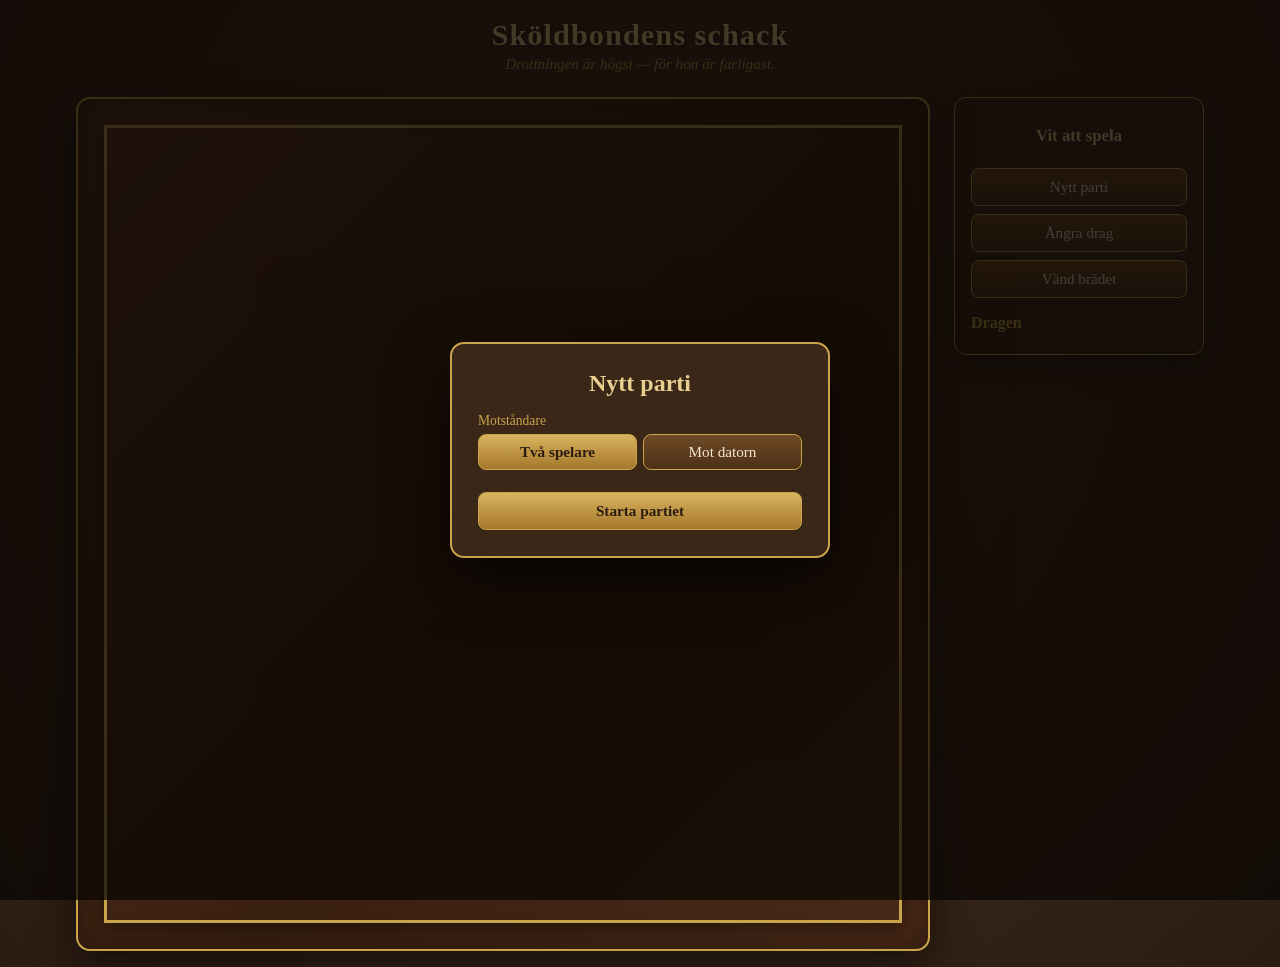
==== index.html @ bdd885bc "Sköldbondens schack: spelbart schack med full regeluppsättning, guld/brons-design, drottningen högst" ====
<!DOCTYPE html>
<html lang="sv">
<head>
<meta charset="UTF-8">
<meta name="viewport" content="width=device-width, initial-scale=1.0">
<title>Sköldbondens schack</title>
<link rel="stylesheet" href="style.css">
</head>
<body>

<header>
  <h1>Sköldbondens schack</h1>
  <p class="tagline">Drottningen är högst — för hon är farligast.</p>
</header>

<main>
  <div class="board-wrap">
    <div id="board" class="board"></div>
  </div>

  <aside class="panel">
    <div id="status" class="status">Vit att spela</div>

    <div class="buttons">
      <button id="btn-new">Nytt parti</button>
      <button id="btn-undo">Ångra drag</button>
      <button id="btn-flip">Vänd brädet</button>
    </div>

    <div class="movelist-wrap">
      <h2>Dragen</h2>
      <ol id="movelist" class="movelist"></ol>
    </div>
  </aside>
</main>

<!-- Dialog: nytt parti -->
<div id="setup" class="overlay">
  <div class="dialog">
    <h2>Nytt parti</h2>
    <div class="field">
      <label>Motståndare</label>
      <div class="choice" id="opp-choice">
        <button data-opp="human" class="selected">Två spelare</button>
        <button data-opp="ai">Mot datorn</button>
      </div>
    </div>
    <div class="field ai-only hidden">
      <label>Din färg</label>
      <div class="choice" id="color-choice">
        <button data-color="w" class="selected">Vit</button>
        <button data-color="b">Svart</button>
      </div>
    </div>
    <div class="field ai-only hidden">
      <label>Svårighetsgrad</label>
      <div class="choice" id="level-choice">
        <button data-level="1" class="selected">Lätt</button>
        <button data-level="2">Medel</button>
        <button data-level="3">Svår</button>
      </div>
    </div>
    <button id="btn-start" class="primary">Starta partiet</button>
  </div>
</div>

<!-- Dialog: bondeförvandling -->
<div id="promotion" class="overlay hidden">
  <div class="dialog">
    <h2>Förvandla bonden till:</h2>
    <div id="promo-choices" class="promo-choices"></div>
  </div>
</div>

<script src="lib/chess.js"></script>
<script src="pieces.js"></script>
<script src="ai.js"></script>
<script src="game.js"></script>
</body>
</html>
---- style.css ----
:root {
  --gold: #c9a44a;
  --gold-light: #e8cf8f;
  --wood-dark: #4a2c1a;
  --wood-mid: #6e4226;
  --square-light: #e9d9b7;
  --square-dark: #9a6b45;
  --bg: #2b1c12;
  --panel: #3a2718;
  --text: #f0e6d2;
}

* { box-sizing: border-box; margin: 0; padding: 0; }

body {
  font-family: Georgia, 'Times New Roman', serif;
  background: radial-gradient(ellipse at 50% 30%, #4a3322 0%, var(--bg) 100%);
  color: var(--text);
  min-height: 100vh;
}

header {
  text-align: center;
  padding: 18px 10px 8px;
}

h1 {
  color: var(--gold-light);
  font-size: 1.9rem;
  letter-spacing: 1px;
  text-shadow: 0 2px 6px rgba(0,0,0,.6);
}

.tagline {
  color: var(--gold);
  font-style: italic;
  font-size: .95rem;
  margin-top: 2px;
}

main {
  display: flex;
  flex-wrap: wrap;
  justify-content: center;
  align-items: flex-start;
  gap: 24px;
  padding: 16px;
}

/* ---------- Brädet ---------- */

.board-wrap {
  padding: 26px;
  background: linear-gradient(135deg, #5a3520, #3a2010 60%, #4a2a18);
  border-radius: 14px;
  border: 2px solid var(--gold);
  box-shadow: 0 14px 40px rgba(0,0,0,.55), inset 0 0 30px rgba(0,0,0,.4);
  position: relative;
}

.board {
  display: grid;
  grid-template-columns: repeat(8, minmax(44px, 11vmin));
  grid-template-rows: repeat(8, minmax(44px, 11vmin));
  border: 3px solid var(--gold);
  box-shadow: 0 4px 18px rgba(0,0,0,.5);
}

.square {
  position: relative;
  display: flex;
  align-items: flex-end;
  justify-content: center;
  cursor: pointer;
  user-select: none;
}

.square.light {
  background:
    repeating-linear-gradient(93deg, rgba(255,255,255,.05) 0 3px, rgba(0,0,0,.02) 3px 7px),
    var(--square-light);
}

.square.dark {
  background:
    repeating-linear-gradient(87deg, rgba(0,0,0,.07) 0 4px, rgba(255,255,255,.03) 4px 8px),
    var(--square-dark);
}

/* koordinater i hörnen av kantrutorna */
.coord {
  position: absolute;
  font-size: .62rem;
  font-weight: bold;
  pointer-events: none;
  opacity: .85;
}
.coord.file { right: 3px; bottom: 2px; }
.coord.rank { left: 3px; top: 2px; }
.square.light .coord { color: #8a5a34; }
.square.dark .coord { color: #eeddbb; }

/* pjäser */
.piece {
  width: 86%;
  display: flex;
  align-items: flex-end;
  justify-content: center;
  pointer-events: none;
  filter: drop-shadow(0 5px 4px rgba(0,0,0,.45));
}
.piece svg { width: 100%; height: auto; display: block; }

/* höjdskala per pjästyp — drottningen ÄR högst, kungen tydligt kortare */
.piece.q { width: 96%; }
.piece.k { width: 84%; }
.piece.b { width: 76%; }
.piece.n { width: 78%; }
.piece.r { width: 70%; }
.piece.p { width: 72%; }

/* markeringar */
.square.selected { outline: 3px solid var(--gold-light); outline-offset: -3px; }
.square.lastmove::before {
  content: ""; position: absolute; inset: 0;
  background: rgba(233, 208, 90, .32); pointer-events: none;
}
.square.check::before {
  content: ""; position: absolute; inset: 0;
  background: radial-gradient(circle, rgba(220,50,40,.55) 0%, rgba(220,50,40,0) 70%);
  pointer-events: none;
}

.square .dot {
  position: absolute; inset: 0; margin: auto;
  width: 26%; height: 26%;
  border-radius: 50%;
  background: rgba(60, 40, 15, .45);
  box-shadow: 0 0 0 2px rgba(233,208,90,.5);
  pointer-events: none;
}
.square .ring {
  position: absolute; inset: 4%;
  border: 4px solid rgba(200, 60, 40, .65);
  border-radius: 50%;
  pointer-events: none;
}

/* ---------- Panelen ---------- */

.panel {
  width: 250px;
  background: var(--panel);
  border: 1px solid var(--gold);
  border-radius: 12px;
  padding: 16px;
  box-shadow: 0 10px 30px rgba(0,0,0,.4);
}

.status {
  font-size: 1.05rem;
  font-weight: bold;
  color: var(--gold-light);
  text-align: center;
  min-height: 2.6em;
  display: flex;
  align-items: center;
  justify-content: center;
  padding: 4px;
}

.buttons { display: flex; flex-direction: column; gap: 8px; margin: 10px 0 16px; }

button {
  font-family: inherit;
  font-size: .95rem;
  padding: 9px 14px;
  border-radius: 8px;
  border: 1px solid var(--gold);
  background: linear-gradient(180deg, #6e4a26, #4e3016);
  color: var(--text);
  cursor: pointer;
  transition: filter .15s;
}
button:hover { filter: brightness(1.2); }
button.primary {
  background: linear-gradient(180deg, #d9b45e, #a5772c);
  color: #2b1c12;
  font-weight: bold;
}
button.selected {
  background: linear-gradient(180deg, #d9b45e, #a5772c);
  color: #2b1c12;
  font-weight: bold;
}

.movelist-wrap h2 { font-size: 1rem; color: var(--gold); margin-bottom: 6px; }
.movelist {
  list-style-position: inside;
  max-height: 300px;
  overflow-y: auto;
  font-size: .92rem;
  line-height: 1.5;
  padding-right: 4px;
}
.movelist li span { display: inline-block; min-width: 58px; }

/* ---------- Dialoger ---------- */

.overlay {
  position: fixed; inset: 0;
  background: rgba(10, 6, 3, .75);
  display: flex; align-items: center; justify-content: center;
  z-index: 20;
}
.overlay.hidden { display: none; }

.dialog {
  background: var(--panel);
  border: 2px solid var(--gold);
  border-radius: 14px;
  padding: 26px;
  width: min(92vw, 380px);
  box-shadow: 0 20px 60px rgba(0,0,0,.7);
}
.dialog h2 { color: var(--gold-light); margin-bottom: 16px; text-align: center; }

.field { margin-bottom: 14px; }
.field label { display: block; font-size: .85rem; color: var(--gold); margin-bottom: 5px; }
.field.hidden { display: none; }
.choice { display: flex; gap: 6px; }
.choice button { flex: 1; padding: 8px 4px; }

#btn-start { width: 100%; margin-top: 8px; }

.promo-choices { display: flex; gap: 10px; justify-content: center; }
.promo-choices button {
  width: 70px; height: 90px;
  display: flex; align-items: flex-end; justify-content: center;
  padding: 6px;
}
.promo-choices svg { width: 100%; height: auto; }

@media (max-width: 700px) {
  .board { grid-template-columns: repeat(8, 11.5vw); grid-template-rows: repeat(8, 11.5vw); }
  .board-wrap { padding: 12px; }
  .panel { width: min(92vw, 380px); }
}
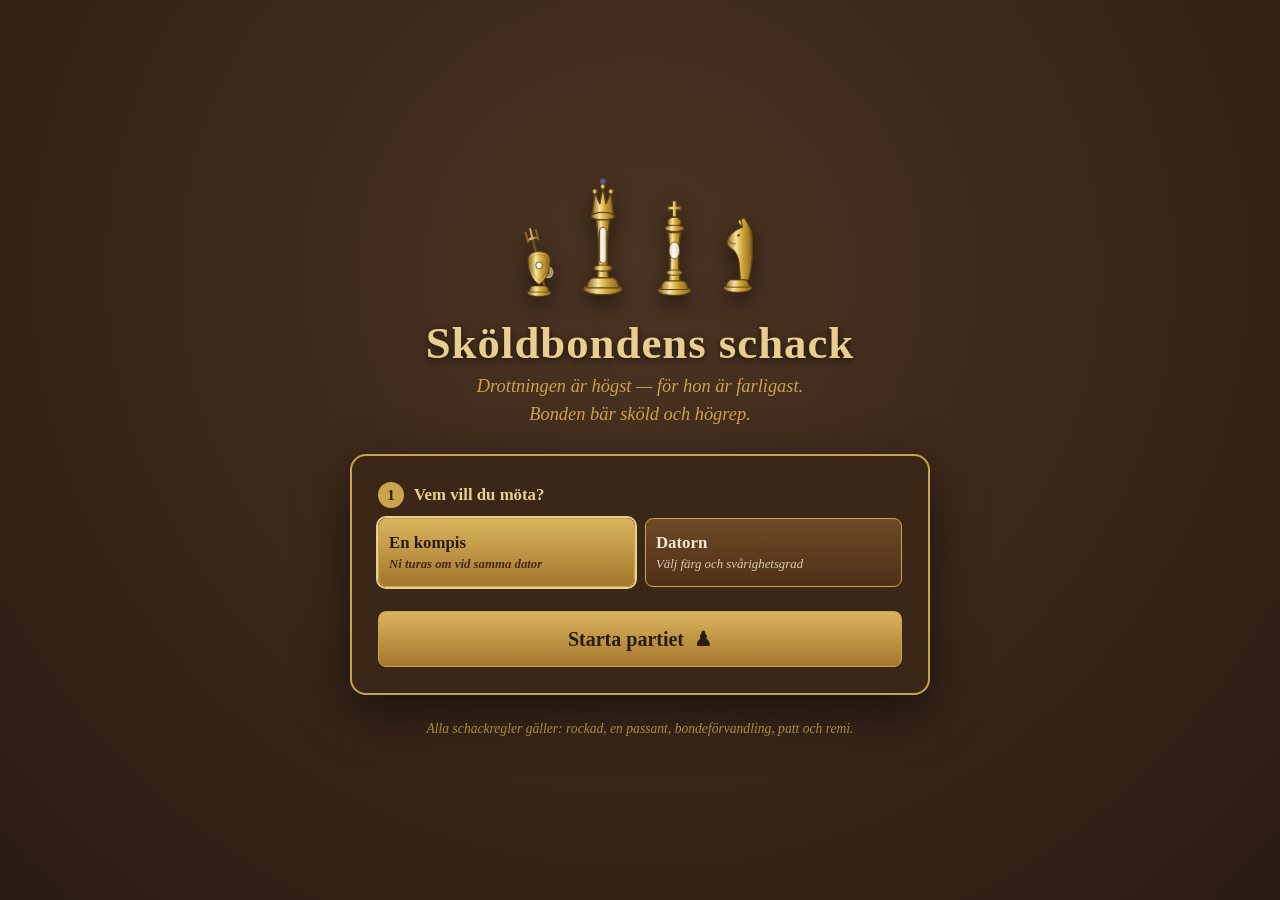
==== commit 031bcd60: "Landningssida med tydliga val + allt ihopbakat i en självständig index.html Källkoden ligger i src/," ====
--- a/index.html
+++ b/index.html
@@ -4,65 +4,434 @@
 <meta charset="UTF-8">
 <meta name="viewport" content="width=device-width, initial-scale=1.0">
 <title>Sköldbondens schack</title>
-<link rel="stylesheet" href="style.css">
+<meta name="description" content="Spelbart schack med alla regler. Drottningen är högst — för hon är farligast. Bonden bär sköld och högrep.">
+<style>
+:root {
+  --gold: #c9a44a;
+  --gold-light: #e8cf8f;
+  --wood-dark: #4a2c1a;
+  --wood-mid: #6e4226;
+  --square-light: #e9d9b7;
+  --square-dark: #9a6b45;
+  --bg: #2b1c12;
+  --panel: #3a2718;
+  --text: #f0e6d2;
+}
+
+* { box-sizing: border-box; margin: 0; padding: 0; }
+
+body {
+  font-family: Georgia, 'Times New Roman', serif;
+  background: radial-gradient(ellipse at 50% 30%, #4a3322 0%, var(--bg) 100%);
+  color: var(--text);
+  min-height: 100vh;
+}
+
+.hidden { display: none !important; }
+
+h1 {
+  color: var(--gold-light);
+  letter-spacing: 1px;
+  text-shadow: 0 2px 6px rgba(0,0,0,.6);
+}
+
+.tagline {
+  color: var(--gold);
+  font-style: italic;
+  margin-top: 4px;
+}
+
+/* ==================== Landningssidan ==================== */
+
+#landing {
+  min-height: 100vh;
+  display: flex;
+  flex-direction: column;
+  align-items: center;
+  justify-content: center;
+  padding: 30px 16px;
+  gap: 26px;
+}
+
+.hero { text-align: center; }
+
+.hero-pieces {
+  display: flex;
+  align-items: flex-end;
+  justify-content: center;
+  gap: 14px;
+  margin-bottom: 14px;
+  filter: drop-shadow(0 8px 10px rgba(0,0,0,.5));
+}
+.hero-pieces svg { width: auto; }
+.hero-pieces .hp-pawn svg   { height: 84px; }
+.hero-pieces .hp-king svg   { height: 116px; }
+.hero-pieces .hp-queen svg  { height: 136px; }
+.hero-pieces .hp-knight svg { height: 100px; }
+
+.hero h1 { font-size: clamp(1.9rem, 6vw, 2.8rem); }
+.hero .tagline { font-size: clamp(.95rem, 3vw, 1.15rem); line-height: 1.5; }
+
+.setup-card {
+  width: min(94vw, 580px);
+  background: var(--panel);
+  border: 2px solid var(--gold);
+  border-radius: 16px;
+  padding: 26px;
+  box-shadow: 0 18px 50px rgba(0,0,0,.55);
+}
+
+.setup-card h2 {
+  color: var(--gold-light);
+  font-size: 1.05rem;
+  margin: 20px 0 10px;
+  display: flex;
+  align-items: center;
+  gap: 10px;
+}
+.setup-card h2:first-child { margin-top: 0; }
+
+.step {
+  display: inline-flex;
+  align-items: center;
+  justify-content: center;
+  width: 26px; height: 26px;
+  border-radius: 50%;
+  background: var(--gold);
+  color: #2b1c12;
+  font-size: .95rem;
+  flex-shrink: 0;
+}
+
+.choice { display: flex; gap: 10px; }
+.choice.big button {
+  flex: 1;
+  display: flex;
+  flex-direction: column;
+  gap: 4px;
+  padding: 14px 10px;
+  text-align: center;
+}
+.choice.big strong { font-size: 1.05rem; }
+.choice.big span { font-size: .8rem; opacity: .85; font-style: italic; }
+
+.start-btn {
+  width: 100%;
+  margin-top: 24px;
+  font-size: 1.25rem;
+  padding: 15px;
+}
+
+#landing footer {
+  font-size: .85rem;
+  color: var(--gold);
+  opacity: .8;
+  font-style: italic;
+  text-align: center;
+}
+
+/* ==================== Spelet ==================== */
+
+#game header {
+  text-align: center;
+  padding: 18px 10px 8px;
+}
+#game h1 { font-size: 1.9rem; }
+#game .tagline { font-size: .95rem; margin-top: 2px; }
+
+main {
+  display: flex;
+  flex-wrap: wrap;
+  justify-content: center;
+  align-items: flex-start;
+  gap: 24px;
+  padding: 16px;
+}
+
+/* ---------- Brädet ---------- */
+
+.board-wrap {
+  padding: 26px;
+  background: linear-gradient(135deg, #5a3520, #3a2010 60%, #4a2a18);
+  border-radius: 14px;
+  border: 2px solid var(--gold);
+  box-shadow: 0 14px 40px rgba(0,0,0,.55), inset 0 0 30px rgba(0,0,0,.4);
+  position: relative;
+}
+
+.board {
+  display: grid;
+  grid-template-columns: repeat(8, minmax(44px, 11vmin));
+  grid-template-rows: repeat(8, minmax(44px, 11vmin));
+  border: 3px solid var(--gold);
+  box-shadow: 0 4px 18px rgba(0,0,0,.5);
+}
+
+.square {
+  position: relative;
+  display: flex;
+  align-items: flex-end;
+  justify-content: center;
+  cursor: pointer;
+  user-select: none;
+}
+
+.square.light {
+  background:
+    repeating-linear-gradient(93deg, rgba(255,255,255,.05) 0 3px, rgba(0,0,0,.02) 3px 7px),
+    var(--square-light);
+}
+
+.square.dark {
+  background:
+    repeating-linear-gradient(87deg, rgba(0,0,0,.07) 0 4px, rgba(255,255,255,.03) 4px 8px),
+    var(--square-dark);
+}
+
+/* koordinater i hörnen av kantrutorna */
+.coord {
+  position: absolute;
+  font-size: .62rem;
+  font-weight: bold;
+  pointer-events: none;
+  opacity: .85;
+}
+.coord.file { right: 3px; bottom: 2px; }
+.coord.rank { left: 3px; top: 2px; }
+.square.light .coord { color: #8a5a34; }
+.square.dark .coord { color: #eeddbb; }
+
+/* pjäser */
+.piece {
+  position: absolute;
+  bottom: 3%;
+  left: 50%;
+  transform: translateX(-50%);
+  pointer-events: none;
+  filter: drop-shadow(0 5px 4px rgba(0,0,0,.45));
+}
+.piece svg { height: 100%; width: auto; display: block; }
+
+/* höjdskala per pjästyp — drottningen ÄR högst, kungen tydligt kortare */
+.piece.q { height: 122%; }
+.piece.k { height: 108%; }
+.piece.b { height: 100%; }
+.piece.n { height: 96%; }
+.piece.r { height: 90%; }
+.piece.p { height: 84%; }
+
+/* markeringar */
+.square.selected { outline: 3px solid var(--gold-light); outline-offset: -3px; }
+.square.lastmove::before {
+  content: ""; position: absolute; inset: 0;
+  background: rgba(233, 208, 90, .32); pointer-events: none;
+}
+.square.check::before {
+  content: ""; position: absolute; inset: 0;
+  background: radial-gradient(circle, rgba(220,50,40,.55) 0%, rgba(220,50,40,0) 70%);
+  pointer-events: none;
+}
+
+.square .dot {
+  position: absolute; inset: 0; margin: auto;
+  width: 26%; height: 26%;
+  border-radius: 50%;
+  background: rgba(60, 40, 15, .45);
+  box-shadow: 0 0 0 2px rgba(233,208,90,.5);
+  pointer-events: none;
+}
+.square .ring {
+  position: absolute; inset: 4%;
+  border: 4px solid rgba(200, 60, 40, .65);
+  border-radius: 50%;
+  pointer-events: none;
+}
+
+/* ---------- Panelen ---------- */
+
+.panel {
+  width: 250px;
+  background: var(--panel);
+  border: 1px solid var(--gold);
+  border-radius: 12px;
+  padding: 16px;
+  box-shadow: 0 10px 30px rgba(0,0,0,.4);
+}
+
+.status {
+  font-size: 1.05rem;
+  font-weight: bold;
+  color: var(--gold-light);
+  text-align: center;
+  min-height: 2.6em;
+  display: flex;
+  align-items: center;
+  justify-content: center;
+  padding: 4px;
+}
+
+.buttons { display: flex; flex-direction: column; gap: 8px; margin: 10px 0 16px; }
+
+button {
+  font-family: inherit;
+  font-size: .95rem;
+  padding: 9px 14px;
+  border-radius: 8px;
+  border: 1px solid var(--gold);
+  background: linear-gradient(180deg, #6e4a26, #4e3016);
+  color: var(--text);
+  cursor: pointer;
+  transition: filter .15s;
+}
+button:hover { filter: brightness(1.2); }
+button.primary {
+  background: linear-gradient(180deg, #d9b45e, #a5772c);
+  color: #2b1c12;
+  font-weight: bold;
+}
+button.selected {
+  background: linear-gradient(180deg, #d9b45e, #a5772c);
+  color: #2b1c12;
+  font-weight: bold;
+  box-shadow: 0 0 0 2px var(--gold-light);
+}
+button.selected span { opacity: 1; }
+
+.movelist-wrap h2 { font-size: 1rem; color: var(--gold); margin-bottom: 6px; }
+.movelist {
+  list-style-position: inside;
+  max-height: 300px;
+  overflow-y: auto;
+  font-size: .92rem;
+  line-height: 1.5;
+  padding-right: 4px;
+}
+.movelist li span { display: inline-block; min-width: 58px; }
+
+/* ---------- Dialoger ---------- */
+
+.overlay {
+  position: fixed; inset: 0;
+  background: rgba(10, 6, 3, .75);
+  display: flex; align-items: center; justify-content: center;
+  z-index: 20;
+}
+
+.dialog {
+  background: var(--panel);
+  border: 2px solid var(--gold);
+  border-radius: 14px;
+  padding: 26px;
+  width: min(92vw, 380px);
+  box-shadow: 0 20px 60px rgba(0,0,0,.7);
+}
+.dialog h2 { color: var(--gold-light); margin-bottom: 16px; text-align: center; }
+
+.promo-choices { display: flex; gap: 10px; justify-content: center; }
+.promo-choices button {
+  width: 70px; height: 90px;
+  display: flex; align-items: flex-end; justify-content: center;
+  padding: 6px;
+}
+.promo-choices svg { width: 100%; height: auto; }
+
+@media (max-width: 700px) {
+  .board { grid-template-columns: repeat(8, 11.5vw); grid-template-rows: repeat(8, 11.5vw); }
+  .board-wrap { padding: 12px; }
+  .panel { width: min(92vw, 380px); }
+  .choice.big.three { flex-direction: column; }
+}
+
+</style>
 </head>
 <body>
 
-<header>
-  <h1>Sköldbondens schack</h1>
-  <p class="tagline">Drottningen är högst — för hon är farligast.</p>
-</header>
-
-<main>
-  <div class="board-wrap">
-    <div id="board" class="board"></div>
+<!-- ==================== LANDNINGSSIDAN ==================== -->
+<section id="landing">
+  <div class="hero">
+    <div class="hero-pieces" id="hero-pieces"></div>
+    <h1>Sköldbondens schack</h1>
+    <p class="tagline">Drottningen är högst — för hon är farligast.<br>
+    Bonden bär sköld och högrep.</p>
   </div>
 
-  <aside class="panel">
-    <div id="status" class="status">Vit att spela</div>
-
-    <div class="buttons">
-      <button id="btn-new">Nytt parti</button>
-      <button id="btn-undo">Ångra drag</button>
-      <button id="btn-flip">Vänd brädet</button>
+  <div class="setup-card">
+    <h2><span class="step">1</span> Vem vill du möta?</h2>
+    <div class="choice big" id="opp-choice">
+      <button data-opp="human" class="selected">
+        <strong>En kompis</strong>
+        <span>Ni turas om vid samma dator</span>
+      </button>
+      <button data-opp="ai">
+        <strong>Datorn</strong>
+        <span>Välj färg och svårighetsgrad</span>
+      </button>
     </div>
 
-    <div class="movelist-wrap">
-      <h2>Dragen</h2>
-      <ol id="movelist" class="movelist"></ol>
-    </div>
-  </aside>
-</main>
-
-<!-- Dialog: nytt parti -->
-<div id="setup" class="overlay">
-  <div class="dialog">
-    <h2>Nytt parti</h2>
-    <div class="field">
-      <label>Motståndare</label>
-      <div class="choice" id="opp-choice">
-        <button data-opp="human" class="selected">Två spelare</button>
-        <button data-opp="ai">Mot datorn</button>
+    <div class="ai-only hidden">
+      <h2><span class="step">2</span> Vilken färg spelar du?</h2>
+      <div class="choice big" id="color-choice">
+        <button data-color="w" class="selected">
+          <strong>Vit</strong>
+          <span>Du börjar</span>
+        </button>
+        <button data-color="b">
+          <strong>Svart</strong>
+          <span>Datorn börjar</span>
+        </button>
+      </div>
+
+      <h2><span class="step">3</span> Hur svår ska datorn vara?</h2>
+      <div class="choice big three" id="level-choice">
+        <button data-level="1" class="selected">
+          <strong>Lätt</strong>
+          <span>Snäll och slarvig</span>
+        </button>
+        <button data-level="2">
+          <strong>Medel</strong>
+          <span>Tänker två drag framåt</span>
+        </button>
+        <button data-level="3">
+          <strong>Svår</strong>
+          <span>Tänker tre drag framåt</span>
+        </button>
       </div>
     </div>
-    <div class="field ai-only hidden">
-      <label>Din färg</label>
-      <div class="choice" id="color-choice">
-        <button data-color="w" class="selected">Vit</button>
-        <button data-color="b">Svart</button>
+
+    <button id="btn-start" class="primary start-btn">Starta partiet&nbsp;&nbsp;♟</button>
+  </div>
+
+  <footer>Alla schackregler gäller: rockad, en passant, bondeförvandling, patt och remi.</footer>
+</section>
+
+<!-- ==================== SPELET ==================== -->
+<section id="game" class="hidden">
+  <header>
+    <h1>Sköldbondens schack</h1>
+    <p class="tagline">Drottningen är högst — för hon är farligast.</p>
+  </header>
+
+  <main>
+    <div class="board-wrap">
+      <div id="board" class="board"></div>
+    </div>
+
+    <aside class="panel">
+      <div id="status" class="status">Vit att spela</div>
+
+      <div class="buttons">
+        <button id="btn-new">Nytt parti</button>
+        <button id="btn-undo">Ångra drag</button>
+        <button id="btn-flip">Vänd brädet</button>
       </div>
-    </div>
-    <div class="field ai-only hidden">
-      <label>Svårighetsgrad</label>
-      <div class="choice" id="level-choice">
-        <button data-level="1" class="selected">Lätt</button>
-        <button data-level="2">Medel</button>
-        <button data-level="3">Svår</button>
+
+      <div class="movelist-wrap">
+        <h2>Dragen</h2>
+        <ol id="movelist" class="movelist"></ol>
       </div>
-    </div>
-    <button id="btn-start" class="primary">Starta partiet</button>
-  </div>
-</div>
+    </aside>
+  </main>
+</section>
 
 <!-- Dialog: bondeförvandling -->
 <div id="promotion" class="overlay hidden">
@@ -72,9 +441,2655 @@
   </div>
 </div>
 
-<script src="lib/chess.js"></script>
-<script src="pieces.js"></script>
-<script src="ai.js"></script>
-<script src="game.js"></script>
+<script>
+/*
+ * Copyright (c) 2022, Jeff Hlywa (jhlywa@gmail.com)
+ * All rights reserved.
+ *
+ * Redistribution and use in source and binary forms, with or without
+ * modification, are permitted provided that the following conditions are met:
+ *
+ * 1. Redistributions of source code must retain the above copyright notice,
+ *    this list of conditions and the following disclaimer.
+ * 2. Redistributions in binary form must reproduce the above copyright notice,
+ *    this list of conditions and the following disclaimer in the documentation
+ *    and/or other materials provided with the distribution.
+ *
+ * THIS SOFTWARE IS PROVIDED BY THE COPYRIGHT HOLDERS AND CONTRIBUTORS "AS IS"
+ * AND ANY EXPRESS OR IMPLIED WARRANTIES, INCLUDING, BUT NOT LIMITED TO, THE
+ * IMPLIED WARRANTIES OF MERCHANTABILITY AND FITNESS FOR A PARTICULAR PURPOSE
+ * ARE DISCLAIMED. IN NO EVENT SHALL THE COPYRIGHT OWNER OR CONTRIBUTORS BE
+ * LIABLE FOR ANY DIRECT, INDIRECT, INCIDENTAL, SPECIAL, EXEMPLARY, OR
+ * CONSEQUENTIAL DAMAGES (INCLUDING, BUT NOT LIMITED TO, PROCUREMENT OF
+ * SUBSTITUTE GOODS OR SERVICES; LOSS OF USE, DATA, OR PROFITS; OR BUSINESS
+ * INTERRUPTION) HOWEVER CAUSED AND ON ANY THEORY OF LIABILITY, WHETHER IN
+ * CONTRACT, STRICT LIABILITY, OR TORT (INCLUDING NEGLIGENCE OR OTHERWISE)
+ * ARISING IN ANY WAY OUT OF THE USE OF THIS SOFTWARE, EVEN IF ADVISED OF THE
+ * POSSIBILITY OF SUCH DAMAGE.
+ *
+ *----------------------------------------------------------------------------*/
+
+const SYMBOLS = 'pnbrqkPNBRQK'
+
+const DEFAULT_POSITION =
+  'rnbqkbnr/pppppppp/8/8/8/8/PPPPPPPP/RNBQKBNR w KQkq - 0 1'
+
+const TERMINATION_MARKERS = ['1-0', '0-1', '1/2-1/2', '*']
+
+const PAWN_OFFSETS = {
+  b: [16, 32, 17, 15],
+  w: [-16, -32, -17, -15],
+}
+
+const PIECE_OFFSETS = {
+  n: [-18, -33, -31, -14, 18, 33, 31, 14],
+  b: [-17, -15, 17, 15],
+  r: [-16, 1, 16, -1],
+  q: [-17, -16, -15, 1, 17, 16, 15, -1],
+  k: [-17, -16, -15, 1, 17, 16, 15, -1],
+}
+
+// prettier-ignore
+const ATTACKS = [
+  20, 0, 0, 0, 0, 0, 0, 24,  0, 0, 0, 0, 0, 0,20, 0,
+   0,20, 0, 0, 0, 0, 0, 24,  0, 0, 0, 0, 0,20, 0, 0,
+   0, 0,20, 0, 0, 0, 0, 24,  0, 0, 0, 0,20, 0, 0, 0,
+   0, 0, 0,20, 0, 0, 0, 24,  0, 0, 0,20, 0, 0, 0, 0,
+   0, 0, 0, 0,20, 0, 0, 24,  0, 0,20, 0, 0, 0, 0, 0,
+   0, 0, 0, 0, 0,20, 2, 24,  2,20, 0, 0, 0, 0, 0, 0,
+   0, 0, 0, 0, 0, 2,53, 56, 53, 2, 0, 0, 0, 0, 0, 0,
+  24,24,24,24,24,24,56,  0, 56,24,24,24,24,24,24, 0,
+   0, 0, 0, 0, 0, 2,53, 56, 53, 2, 0, 0, 0, 0, 0, 0,
+   0, 0, 0, 0, 0,20, 2, 24,  2,20, 0, 0, 0, 0, 0, 0,
+   0, 0, 0, 0,20, 0, 0, 24,  0, 0,20, 0, 0, 0, 0, 0,
+   0, 0, 0,20, 0, 0, 0, 24,  0, 0, 0,20, 0, 0, 0, 0,
+   0, 0,20, 0, 0, 0, 0, 24,  0, 0, 0, 0,20, 0, 0, 0,
+   0,20, 0, 0, 0, 0, 0, 24,  0, 0, 0, 0, 0,20, 0, 0,
+  20, 0, 0, 0, 0, 0, 0, 24,  0, 0, 0, 0, 0, 0,20
+];
+
+// prettier-ignore
+const RAYS = [
+   17,  0,  0,  0,  0,  0,  0, 16,  0,  0,  0,  0,  0,  0, 15, 0,
+    0, 17,  0,  0,  0,  0,  0, 16,  0,  0,  0,  0,  0, 15,  0, 0,
+    0,  0, 17,  0,  0,  0,  0, 16,  0,  0,  0,  0, 15,  0,  0, 0,
+    0,  0,  0, 17,  0,  0,  0, 16,  0,  0,  0, 15,  0,  0,  0, 0,
+    0,  0,  0,  0, 17,  0,  0, 16,  0,  0, 15,  0,  0,  0,  0, 0,
+    0,  0,  0,  0,  0, 17,  0, 16,  0, 15,  0,  0,  0,  0,  0, 0,
+    0,  0,  0,  0,  0,  0, 17, 16, 15,  0,  0,  0,  0,  0,  0, 0,
+    1,  1,  1,  1,  1,  1,  1,  0, -1, -1,  -1,-1, -1, -1, -1, 0,
+    0,  0,  0,  0,  0,  0,-15,-16,-17,  0,  0,  0,  0,  0,  0, 0,
+    0,  0,  0,  0,  0,-15,  0,-16,  0,-17,  0,  0,  0,  0,  0, 0,
+    0,  0,  0,  0,-15,  0,  0,-16,  0,  0,-17,  0,  0,  0,  0, 0,
+    0,  0,  0,-15,  0,  0,  0,-16,  0,  0,  0,-17,  0,  0,  0, 0,
+    0,  0,-15,  0,  0,  0,  0,-16,  0,  0,  0,  0,-17,  0,  0, 0,
+    0,-15,  0,  0,  0,  0,  0,-16,  0,  0,  0,  0,  0,-17,  0, 0,
+  -15,  0,  0,  0,  0,  0,  0,-16,  0,  0,  0,  0,  0,  0,-17
+];
+
+const SHIFTS = { p: 0, n: 1, b: 2, r: 3, q: 4, k: 5 }
+
+const BITS = {
+  NORMAL: 1,
+  CAPTURE: 2,
+  BIG_PAWN: 4,
+  EP_CAPTURE: 8,
+  PROMOTION: 16,
+  KSIDE_CASTLE: 32,
+  QSIDE_CASTLE: 64,
+}
+
+const RANK_1 = 7
+const RANK_2 = 6
+const RANK_3 = 5
+const RANK_4 = 4
+const RANK_5 = 3
+const RANK_6 = 2
+const RANK_7 = 1
+const RANK_8 = 0
+
+// prettier-ignore
+const SQUARE_MAP = {
+  a8:   0, b8:   1, c8:   2, d8:   3, e8:   4, f8:   5, g8:   6, h8:   7,
+  a7:  16, b7:  17, c7:  18, d7:  19, e7:  20, f7:  21, g7:  22, h7:  23,
+  a6:  32, b6:  33, c6:  34, d6:  35, e6:  36, f6:  37, g6:  38, h6:  39,
+  a5:  48, b5:  49, c5:  50, d5:  51, e5:  52, f5:  53, g5:  54, h5:  55,
+  a4:  64, b4:  65, c4:  66, d4:  67, e4:  68, f4:  69, g4:  70, h4:  71,
+  a3:  80, b3:  81, c3:  82, d3:  83, e3:  84, f3:  85, g3:  86, h3:  87,
+  a2:  96, b2:  97, c2:  98, d2:  99, e2: 100, f2: 101, g2: 102, h2: 103,
+  a1: 112, b1: 113, c1: 114, d1: 115, e1: 116, f1: 117, g1: 118, h1: 119
+};
+
+const ROOKS = {
+  w: [
+    { square: SQUARE_MAP.a1, flag: BITS.QSIDE_CASTLE },
+    { square: SQUARE_MAP.h1, flag: BITS.KSIDE_CASTLE },
+  ],
+  b: [
+    { square: SQUARE_MAP.a8, flag: BITS.QSIDE_CASTLE },
+    { square: SQUARE_MAP.h8, flag: BITS.KSIDE_CASTLE },
+  ],
+}
+
+const PARSER_STRICT = 0
+const PARSER_SLOPPY = 1
+
+/* this function is used to uniquely identify ambiguous moves */
+function get_disambiguator(move, moves) {
+  var from = move.from
+  var to = move.to
+  var piece = move.piece
+
+  var ambiguities = 0
+  var same_rank = 0
+  var same_file = 0
+
+  for (var i = 0, len = moves.length; i < len; i++) {
+    var ambig_from = moves[i].from
+    var ambig_to = moves[i].to
+    var ambig_piece = moves[i].piece
+
+    /* if a move of the same piece type ends on the same to square, we'll
+     * need to add a disambiguator to the algebraic notation
+     */
+    if (piece === ambig_piece && from !== ambig_from && to === ambig_to) {
+      ambiguities++
+
+      if (rank(from) === rank(ambig_from)) {
+        same_rank++
+      }
+
+      if (file(from) === file(ambig_from)) {
+        same_file++
+      }
+    }
+  }
+
+  if (ambiguities > 0) {
+    /* if there exists a similar moving piece on the same rank and file as
+     * the move in question, use the square as the disambiguator
+     */
+    if (same_rank > 0 && same_file > 0) {
+      return algebraic(from)
+    } else if (same_file > 0) {
+      /* if the moving piece rests on the same file, use the rank symbol as the
+       * disambiguator
+       */
+      return algebraic(from).charAt(1)
+    } else {
+      /* else use the file symbol */
+      return algebraic(from).charAt(0)
+    }
+  }
+
+  return ''
+}
+
+function infer_piece_type(san) {
+  var piece_type = san.charAt(0)
+  if (piece_type >= 'a' && piece_type <= 'h') {
+    var matches = san.match(/[a-h]\d.*[a-h]\d/)
+    if (matches) {
+      return undefined
+    }
+    return PAWN
+  }
+  piece_type = piece_type.toLowerCase()
+  if (piece_type === 'o') {
+    return KING
+  }
+  return piece_type
+}
+
+// parses all of the decorators out of a SAN string
+function stripped_san(move) {
+  return move.replace(/=/, '').replace(/[+#]?[?!]*$/, '')
+}
+
+/*****************************************************************************
+ * UTILITY FUNCTIONS
+ ****************************************************************************/
+function rank(i) {
+  return i >> 4
+}
+
+function file(i) {
+  return i & 15
+}
+
+function algebraic(i) {
+  var f = file(i),
+    r = rank(i)
+  return 'abcdefgh'.substring(f, f + 1) + '87654321'.substring(r, r + 1)
+}
+
+function swap_color(c) {
+  return c === WHITE ? BLACK : WHITE
+}
+
+function is_digit(c) {
+  return '0123456789'.indexOf(c) !== -1
+}
+
+function clone(obj) {
+  var dupe = obj instanceof Array ? [] : {}
+
+  for (var property in obj) {
+    if (typeof property === 'object') {
+      dupe[property] = clone(obj[property])
+    } else {
+      dupe[property] = obj[property]
+    }
+  }
+
+  return dupe
+}
+
+function trim(str) {
+  return str.replace(/^\s+|\s+$/g, '')
+}
+
+/***************************************************************************
+ * PUBLIC CONSTANTS
+ **************************************************************************/
+
+const BLACK = 'b'
+const WHITE = 'w'
+
+const EMPTY = -1
+
+const PAWN = 'p'
+const KNIGHT = 'n'
+const BISHOP = 'b'
+const ROOK = 'r'
+const QUEEN = 'q'
+const KING = 'k'
+
+const SQUARES = (function () {
+  /* from the ECMA-262 spec (section 12.6.4):
+   * "The mechanics of enumerating the properties ... is
+   * implementation dependent"
+   * so: for (var sq in SQUARES) { keys.push(sq); } might not be
+   * ordered correctly
+   */
+  var keys = []
+  for (var i = SQUARE_MAP.a8; i <= SQUARE_MAP.h1; i++) {
+    if (i & 0x88) {
+      i += 7
+      continue
+    }
+    keys.push(algebraic(i))
+  }
+  return keys
+})()
+
+const FLAGS = {
+  NORMAL: 'n',
+  CAPTURE: 'c',
+  BIG_PAWN: 'b',
+  EP_CAPTURE: 'e',
+  PROMOTION: 'p',
+  KSIDE_CASTLE: 'k',
+  QSIDE_CASTLE: 'q',
+}
+
+var Chess = function (fen) {
+  var board = new Array(128)
+  var kings = { w: EMPTY, b: EMPTY }
+  var turn = WHITE
+  var castling = { w: 0, b: 0 }
+  var ep_square = EMPTY
+  var half_moves = 0
+  var move_number = 1
+  var history = []
+  var header = {}
+  var comments = {}
+
+  /* if the user passes in a fen string, load it, else default to
+   * starting position
+   */
+  if (typeof fen === 'undefined') {
+    load(DEFAULT_POSITION)
+  } else {
+    load(fen)
+  }
+
+  function clear(keep_headers) {
+    if (typeof keep_headers === 'undefined') {
+      keep_headers = false
+    }
+
+    board = new Array(128)
+    kings = { w: EMPTY, b: EMPTY }
+    turn = WHITE
+    castling = { w: 0, b: 0 }
+    ep_square = EMPTY
+    half_moves = 0
+    move_number = 1
+    history = []
+    if (!keep_headers) header = {}
+    comments = {}
+    update_setup(generate_fen())
+  }
+
+  function prune_comments() {
+    var reversed_history = []
+    var current_comments = {}
+    var copy_comment = function (fen) {
+      if (fen in comments) {
+        current_comments[fen] = comments[fen]
+      }
+    }
+    while (history.length > 0) {
+      reversed_history.push(undo_move())
+    }
+    copy_comment(generate_fen())
+    while (reversed_history.length > 0) {
+      make_move(reversed_history.pop())
+      copy_comment(generate_fen())
+    }
+    comments = current_comments
+  }
+
+  function reset() {
+    load(DEFAULT_POSITION)
+  }
+
+  function load(fen, keep_headers) {
+    if (typeof keep_headers === 'undefined') {
+      keep_headers = false
+    }
+
+    var tokens = fen.split(/\s+/)
+    var position = tokens[0]
+    var square = 0
+
+    if (!validate_fen(fen).valid) {
+      return false
+    }
+
+    clear(keep_headers)
+
+    for (var i = 0; i < position.length; i++) {
+      var piece = position.charAt(i)
+
+      if (piece === '/') {
+        square += 8
+      } else if (is_digit(piece)) {
+        square += parseInt(piece, 10)
+      } else {
+        var color = piece < 'a' ? WHITE : BLACK
+        put({ type: piece.toLowerCase(), color: color }, algebraic(square))
+        square++
+      }
+    }
+
+    turn = tokens[1]
+
+    if (tokens[2].indexOf('K') > -1) {
+      castling.w |= BITS.KSIDE_CASTLE
+    }
+    if (tokens[2].indexOf('Q') > -1) {
+      castling.w |= BITS.QSIDE_CASTLE
+    }
+    if (tokens[2].indexOf('k') > -1) {
+      castling.b |= BITS.KSIDE_CASTLE
+    }
+    if (tokens[2].indexOf('q') > -1) {
+      castling.b |= BITS.QSIDE_CASTLE
+    }
+
+    ep_square = tokens[3] === '-' ? EMPTY : SQUARE_MAP[tokens[3]]
+    half_moves = parseInt(tokens[4], 10)
+    move_number = parseInt(tokens[5], 10)
+
+    update_setup(generate_fen())
+
+    return true
+  }
+
+  /* TODO: this function is pretty much crap - it validates structure but
+   * completely ignores content (e.g. doesn't verify that each side has a king)
+   * ... we should rewrite this, and ditch the silly error_number field while
+   * we're at it
+   */
+  function validate_fen(fen) {
+    var errors = {
+      0: 'No errors.',
+      1: 'FEN string must contain six space-delimited fields.',
+      2: '6th field (move number) must be a positive integer.',
+      3: '5th field (half move counter) must be a non-negative integer.',
+      4: '4th field (en-passant square) is invalid.',
+      5: '3rd field (castling availability) is invalid.',
+      6: '2nd field (side to move) is invalid.',
+      7: "1st field (piece positions) does not contain 8 '/'-delimited rows.",
+      8: '1st field (piece positions) is invalid [consecutive numbers].',
+      9: '1st field (piece positions) is invalid [invalid piece].',
+      10: '1st field (piece positions) is invalid [row too large].',
+      11: 'Illegal en-passant square',
+    }
+
+    /* 1st criterion: 6 space-seperated fields? */
+    var tokens = fen.split(/\s+/)
+    if (tokens.length !== 6) {
+      return { valid: false, error_number: 1, error: errors[1] }
+    }
+
+    /* 2nd criterion: move number field is a integer value > 0? */
+    if (isNaN(parseInt(tokens[5])) || parseInt(tokens[5], 10) <= 0) {
+      return { valid: false, error_number: 2, error: errors[2] }
+    }
+
+    /* 3rd criterion: half move counter is an integer >= 0? */
+    if (isNaN(parseInt(tokens[4])) || parseInt(tokens[4], 10) < 0) {
+      return { valid: false, error_number: 3, error: errors[3] }
+    }
+
+    /* 4th criterion: 4th field is a valid e.p.-string? */
+    if (!/^(-|[abcdefgh][36])$/.test(tokens[3])) {
+      return { valid: false, error_number: 4, error: errors[4] }
+    }
+
+    /* 5th criterion: 3th field is a valid castle-string? */
+    if (!/^(KQ?k?q?|Qk?q?|kq?|q|-)$/.test(tokens[2])) {
+      return { valid: false, error_number: 5, error: errors[5] }
+    }
+
+    /* 6th criterion: 2nd field is "w" (white) or "b" (black)? */
+    if (!/^(w|b)$/.test(tokens[1])) {
+      return { valid: false, error_number: 6, error: errors[6] }
+    }
+
+    /* 7th criterion: 1st field contains 8 rows? */
+    var rows = tokens[0].split('/')
+    if (rows.length !== 8) {
+      return { valid: false, error_number: 7, error: errors[7] }
+    }
+
+    /* 8th criterion: every row is valid? */
+    for (var i = 0; i < rows.length; i++) {
+      /* check for right sum of fields AND not two numbers in succession */
+      var sum_fields = 0
+      var previous_was_number = false
+
+      for (var k = 0; k < rows[i].length; k++) {
+        if (!isNaN(rows[i][k])) {
+          if (previous_was_number) {
+            return { valid: false, error_number: 8, error: errors[8] }
+          }
+          sum_fields += parseInt(rows[i][k], 10)
+          previous_was_number = true
+        } else {
+          if (!/^[prnbqkPRNBQK]$/.test(rows[i][k])) {
+            return { valid: false, error_number: 9, error: errors[9] }
+          }
+          sum_fields += 1
+          previous_was_number = false
+        }
+      }
+      if (sum_fields !== 8) {
+        return { valid: false, error_number: 10, error: errors[10] }
+      }
+    }
+
+    if (
+      (tokens[3][1] == '3' && tokens[1] == 'w') ||
+      (tokens[3][1] == '6' && tokens[1] == 'b')
+    ) {
+      return { valid: false, error_number: 11, error: errors[11] }
+    }
+
+    /* everything's okay! */
+    return { valid: true, error_number: 0, error: errors[0] }
+  }
+
+  function generate_fen() {
+    var empty = 0
+    var fen = ''
+
+    for (var i = SQUARE_MAP.a8; i <= SQUARE_MAP.h1; i++) {
+      if (board[i] == null) {
+        empty++
+      } else {
+        if (empty > 0) {
+          fen += empty
+          empty = 0
+        }
+        var color = board[i].color
+        var piece = board[i].type
+
+        fen += color === WHITE ? piece.toUpperCase() : piece.toLowerCase()
+      }
+
+      if ((i + 1) & 0x88) {
+        if (empty > 0) {
+          fen += empty
+        }
+
+        if (i !== SQUARE_MAP.h1) {
+          fen += '/'
+        }
+
+        empty = 0
+        i += 8
+      }
+    }
+
+    var cflags = ''
+    if (castling[WHITE] & BITS.KSIDE_CASTLE) {
+      cflags += 'K'
+    }
+    if (castling[WHITE] & BITS.QSIDE_CASTLE) {
+      cflags += 'Q'
+    }
+    if (castling[BLACK] & BITS.KSIDE_CASTLE) {
+      cflags += 'k'
+    }
+    if (castling[BLACK] & BITS.QSIDE_CASTLE) {
+      cflags += 'q'
+    }
+
+    /* do we have an empty castling flag? */
+    cflags = cflags || '-'
+    var epflags = ep_square === EMPTY ? '-' : algebraic(ep_square)
+
+    return [fen, turn, cflags, epflags, half_moves, move_number].join(' ')
+  }
+
+  function set_header(args) {
+    for (var i = 0; i < args.length; i += 2) {
+      if (typeof args[i] === 'string' && typeof args[i + 1] === 'string') {
+        header[args[i]] = args[i + 1]
+      }
+    }
+    return header
+  }
+
+  /* called when the initial board setup is changed with put() or remove().
+   * modifies the SetUp and FEN properties of the header object.  if the FEN is
+   * equal to the default position, the SetUp and FEN are deleted
+   * the setup is only updated if history.length is zero, ie moves haven't been
+   * made.
+   */
+  function update_setup(fen) {
+    if (history.length > 0) return
+
+    if (fen !== DEFAULT_POSITION) {
+      header['SetUp'] = '1'
+      header['FEN'] = fen
+    } else {
+      delete header['SetUp']
+      delete header['FEN']
+    }
+  }
+
+  function get(square) {
+    var piece = board[SQUARE_MAP[square]]
+    return piece ? { type: piece.type, color: piece.color } : null
+  }
+
+  function put(piece, square) {
+    /* check for valid piece object */
+    if (!('type' in piece && 'color' in piece)) {
+      return false
+    }
+
+    /* check for piece */
+    if (SYMBOLS.indexOf(piece.type.toLowerCase()) === -1) {
+      return false
+    }
+
+    /* check for valid square */
+    if (!(square in SQUARE_MAP)) {
+      return false
+    }
+
+    var sq = SQUARE_MAP[square]
+
+    /* don't let the user place more than one king */
+    if (
+      piece.type == KING &&
+      !(kings[piece.color] == EMPTY || kings[piece.color] == sq)
+    ) {
+      return false
+    }
+
+    board[sq] = { type: piece.type, color: piece.color }
+    if (piece.type === KING) {
+      kings[piece.color] = sq
+    }
+
+    update_setup(generate_fen())
+
+    return true
+  }
+
+  function remove(square) {
+    var piece = get(square)
+    board[SQUARE_MAP[square]] = null
+    if (piece && piece.type === KING) {
+      kings[piece.color] = EMPTY
+    }
+
+    update_setup(generate_fen())
+
+    return piece
+  }
+
+  function build_move(board, from, to, flags, promotion) {
+    var move = {
+      color: turn,
+      from: from,
+      to: to,
+      flags: flags,
+      piece: board[from].type,
+    }
+
+    if (promotion) {
+      move.flags |= BITS.PROMOTION
+      move.promotion = promotion
+    }
+
+    if (board[to]) {
+      move.captured = board[to].type
+    } else if (flags & BITS.EP_CAPTURE) {
+      move.captured = PAWN
+    }
+    return move
+  }
+
+  function generate_moves(options) {
+    function add_move(board, moves, from, to, flags) {
+      /* if pawn promotion */
+      if (
+        board[from].type === PAWN &&
+        (rank(to) === RANK_8 || rank(to) === RANK_1)
+      ) {
+        var pieces = [QUEEN, ROOK, BISHOP, KNIGHT]
+        for (var i = 0, len = pieces.length; i < len; i++) {
+          moves.push(build_move(board, from, to, flags, pieces[i]))
+        }
+      } else {
+        moves.push(build_move(board, from, to, flags))
+      }
+    }
+
+    var moves = []
+    var us = turn
+    var them = swap_color(us)
+    var second_rank = { b: RANK_7, w: RANK_2 }
+
+    var first_sq = SQUARE_MAP.a8
+    var last_sq = SQUARE_MAP.h1
+    var single_square = false
+
+    /* do we want legal moves? */
+    var legal =
+      typeof options !== 'undefined' && 'legal' in options
+        ? options.legal
+        : true
+
+    var piece_type =
+      typeof options !== 'undefined' &&
+      'piece' in options &&
+      typeof options.piece === 'string'
+        ? options.piece.toLowerCase()
+        : true
+
+    /* are we generating moves for a single square? */
+    if (typeof options !== 'undefined' && 'square' in options) {
+      if (options.square in SQUARE_MAP) {
+        first_sq = last_sq = SQUARE_MAP[options.square]
+        single_square = true
+      } else {
+        /* invalid square */
+        return []
+      }
+    }
+
+    for (var i = first_sq; i <= last_sq; i++) {
+      /* did we run off the end of the board */
+      if (i & 0x88) {
+        i += 7
+        continue
+      }
+
+      var piece = board[i]
+      if (piece == null || piece.color !== us) {
+        continue
+      }
+
+      if (piece.type === PAWN && (piece_type === true || piece_type === PAWN)) {
+        /* single square, non-capturing */
+        var square = i + PAWN_OFFSETS[us][0]
+        if (board[square] == null) {
+          add_move(board, moves, i, square, BITS.NORMAL)
+
+          /* double square */
+          var square = i + PAWN_OFFSETS[us][1]
+          if (second_rank[us] === rank(i) && board[square] == null) {
+            add_move(board, moves, i, square, BITS.BIG_PAWN)
+          }
+        }
+
+        /* pawn captures */
+        for (j = 2; j < 4; j++) {
+          var square = i + PAWN_OFFSETS[us][j]
+          if (square & 0x88) continue
+
+          if (board[square] != null && board[square].color === them) {
+            add_move(board, moves, i, square, BITS.CAPTURE)
+          } else if (square === ep_square) {
+            add_move(board, moves, i, ep_square, BITS.EP_CAPTURE)
+          }
+        }
+      } else if (piece_type === true || piece_type === piece.type) {
+        for (var j = 0, len = PIECE_OFFSETS[piece.type].length; j < len; j++) {
+          var offset = PIECE_OFFSETS[piece.type][j]
+          var square = i
+
+          while (true) {
+            square += offset
+            if (square & 0x88) break
+
+            if (board[square] == null) {
+              add_move(board, moves, i, square, BITS.NORMAL)
+            } else {
+              if (board[square].color === us) break
+              add_move(board, moves, i, square, BITS.CAPTURE)
+              break
+            }
+
+            /* break, if knight or king */
+            if (piece.type === 'n' || piece.type === 'k') break
+          }
+        }
+      }
+    }
+
+    /* check for castling if: a) we're generating all moves, or b) we're doing
+     * single square move generation on the king's square
+     */
+    if (piece_type === true || piece_type === KING) {
+      if (!single_square || last_sq === kings[us]) {
+        /* king-side castling */
+        if (castling[us] & BITS.KSIDE_CASTLE) {
+          var castling_from = kings[us]
+          var castling_to = castling_from + 2
+
+          if (
+            board[castling_from + 1] == null &&
+            board[castling_to] == null &&
+            !attacked(them, kings[us]) &&
+            !attacked(them, castling_from + 1) &&
+            !attacked(them, castling_to)
+          ) {
+            add_move(board, moves, kings[us], castling_to, BITS.KSIDE_CASTLE)
+          }
+        }
+
+        /* queen-side castling */
+        if (castling[us] & BITS.QSIDE_CASTLE) {
+          var castling_from = kings[us]
+          var castling_to = castling_from - 2
+
+          if (
+            board[castling_from - 1] == null &&
+            board[castling_from - 2] == null &&
+            board[castling_from - 3] == null &&
+            !attacked(them, kings[us]) &&
+            !attacked(them, castling_from - 1) &&
+            !attacked(them, castling_to)
+          ) {
+            add_move(board, moves, kings[us], castling_to, BITS.QSIDE_CASTLE)
+          }
+        }
+      }
+    }
+
+    /* return all pseudo-legal moves (this includes moves that allow the king
+     * to be captured)
+     */
+    if (!legal) {
+      return moves
+    }
+
+    /* filter out illegal moves */
+    var legal_moves = []
+    for (var i = 0, len = moves.length; i < len; i++) {
+      make_move(moves[i])
+      if (!king_attacked(us)) {
+        legal_moves.push(moves[i])
+      }
+      undo_move()
+    }
+
+    return legal_moves
+  }
+
+  /* convert a move from 0x88 coordinates to Standard Algebraic Notation
+   * (SAN)
+   *
+   * @param {boolean} sloppy Use the sloppy SAN generator to work around over
+   * disambiguation bugs in Fritz and Chessbase.  See below:
+   *
+   * r1bqkbnr/ppp2ppp/2n5/1B1pP3/4P3/8/PPPP2PP/RNBQK1NR b KQkq - 2 4
+   * 4. ... Nge7 is overly disambiguated because the knight on c6 is pinned
+   * 4. ... Ne7 is technically the valid SAN
+   */
+  function move_to_san(move, moves) {
+    var output = ''
+
+    if (move.flags & BITS.KSIDE_CASTLE) {
+      output = 'O-O'
+    } else if (move.flags & BITS.QSIDE_CASTLE) {
+      output = 'O-O-O'
+    } else {
+      if (move.piece !== PAWN) {
+        var disambiguator = get_disambiguator(move, moves)
+        output += move.piece.toUpperCase() + disambiguator
+      }
+
+      if (move.flags & (BITS.CAPTURE | BITS.EP_CAPTURE)) {
+        if (move.piece === PAWN) {
+          output += algebraic(move.from)[0]
+        }
+        output += 'x'
+      }
+
+      output += algebraic(move.to)
+
+      if (move.flags & BITS.PROMOTION) {
+        output += '=' + move.promotion.toUpperCase()
+      }
+    }
+
+    make_move(move)
+    if (in_check()) {
+      if (in_checkmate()) {
+        output += '#'
+      } else {
+        output += '+'
+      }
+    }
+    undo_move()
+
+    return output
+  }
+
+  function attacked(color, square) {
+    for (var i = SQUARE_MAP.a8; i <= SQUARE_MAP.h1; i++) {
+      /* did we run off the end of the board */
+      if (i & 0x88) {
+        i += 7
+        continue
+      }
+
+      /* if empty square or wrong color */
+      if (board[i] == null || board[i].color !== color) continue
+
+      var piece = board[i]
+      var difference = i - square
+      var index = difference + 119
+
+      if (ATTACKS[index] & (1 << SHIFTS[piece.type])) {
+        if (piece.type === PAWN) {
+          if (difference > 0) {
+            if (piece.color === WHITE) return true
+          } else {
+            if (piece.color === BLACK) return true
+          }
+          continue
+        }
+
+        /* if the piece is a knight or a king */
+        if (piece.type === 'n' || piece.type === 'k') return true
+
+        var offset = RAYS[index]
+        var j = i + offset
+
+        var blocked = false
+        while (j !== square) {
+          if (board[j] != null) {
+            blocked = true
+            break
+          }
+          j += offset
+        }
+
+        if (!blocked) return true
+      }
+    }
+
+    return false
+  }
+
+  function king_attacked(color) {
+    return attacked(swap_color(color), kings[color])
+  }
+
+  function in_check() {
+    return king_attacked(turn)
+  }
+
+  function in_checkmate() {
+    return in_check() && generate_moves().length === 0
+  }
+
+  function in_stalemate() {
+    return !in_check() && generate_moves().length === 0
+  }
+
+  function insufficient_material() {
+    var pieces = {}
+    var bishops = []
+    var num_pieces = 0
+    var sq_color = 0
+
+    for (var i = SQUARE_MAP.a8; i <= SQUARE_MAP.h1; i++) {
+      sq_color = (sq_color + 1) % 2
+      if (i & 0x88) {
+        i += 7
+        continue
+      }
+
+      var piece = board[i]
+      if (piece) {
+        pieces[piece.type] = piece.type in pieces ? pieces[piece.type] + 1 : 1
+        if (piece.type === BISHOP) {
+          bishops.push(sq_color)
+        }
+        num_pieces++
+      }
+    }
+
+    /* k vs. k */
+    if (num_pieces === 2) {
+      return true
+    } else if (
+      /* k vs. kn .... or .... k vs. kb */
+      num_pieces === 3 &&
+      (pieces[BISHOP] === 1 || pieces[KNIGHT] === 1)
+    ) {
+      return true
+    } else if (num_pieces === pieces[BISHOP] + 2) {
+      /* kb vs. kb where any number of bishops are all on the same color */
+      var sum = 0
+      var len = bishops.length
+      for (var i = 0; i < len; i++) {
+        sum += bishops[i]
+      }
+      if (sum === 0 || sum === len) {
+        return true
+      }
+    }
+
+    return false
+  }
+
+  function in_threefold_repetition() {
+    /* TODO: while this function is fine for casual use, a better
+     * implementation would use a Zobrist key (instead of FEN). the
+     * Zobrist key would be maintained in the make_move/undo_move functions,
+     * avoiding the costly that we do below.
+     */
+    var moves = []
+    var positions = {}
+    var repetition = false
+
+    while (true) {
+      var move = undo_move()
+      if (!move) break
+      moves.push(move)
+    }
+
+    while (true) {
+      /* remove the last two fields in the FEN string, they're not needed
+       * when checking for draw by rep */
+      var fen = generate_fen().split(' ').slice(0, 4).join(' ')
+
+      /* has the position occurred three or move times */
+      positions[fen] = fen in positions ? positions[fen] + 1 : 1
+      if (positions[fen] >= 3) {
+        repetition = true
+      }
+
+      if (!moves.length) {
+        break
+      }
+      make_move(moves.pop())
+    }
+
+    return repetition
+  }
+
+  function push(move) {
+    history.push({
+      move: move,
+      kings: { b: kings.b, w: kings.w },
+      turn: turn,
+      castling: { b: castling.b, w: castling.w },
+      ep_square: ep_square,
+      half_moves: half_moves,
+      move_number: move_number,
+    })
+  }
+
+  function make_move(move) {
+    var us = turn
+    var them = swap_color(us)
+    push(move)
+
+    board[move.to] = board[move.from]
+    board[move.from] = null
+
+    /* if ep capture, remove the captured pawn */
+    if (move.flags & BITS.EP_CAPTURE) {
+      if (turn === BLACK) {
+        board[move.to - 16] = null
+      } else {
+        board[move.to + 16] = null
+      }
+    }
+
+    /* if pawn promotion, replace with new piece */
+    if (move.flags & BITS.PROMOTION) {
+      board[move.to] = { type: move.promotion, color: us }
+    }
+
+    /* if we moved the king */
+    if (board[move.to].type === KING) {
+      kings[board[move.to].color] = move.to
+
+      /* if we castled, move the rook next to the king */
+      if (move.flags & BITS.KSIDE_CASTLE) {
+        var castling_to = move.to - 1
+        var castling_from = move.to + 1
+        board[castling_to] = board[castling_from]
+        board[castling_from] = null
+      } else if (move.flags & BITS.QSIDE_CASTLE) {
+        var castling_to = move.to + 1
+        var castling_from = move.to - 2
+        board[castling_to] = board[castling_from]
+        board[castling_from] = null
+      }
+
+      /* turn off castling */
+      castling[us] = ''
+    }
+
+    /* turn off castling if we move a rook */
+    if (castling[us]) {
+      for (var i = 0, len = ROOKS[us].length; i < len; i++) {
+        if (
+          move.from === ROOKS[us][i].square &&
+          castling[us] & ROOKS[us][i].flag
+        ) {
+          castling[us] ^= ROOKS[us][i].flag
+          break
+        }
+      }
+    }
+
+    /* turn off castling if we capture a rook */
+    if (castling[them]) {
+      for (var i = 0, len = ROOKS[them].length; i < len; i++) {
+        if (
+          move.to === ROOKS[them][i].square &&
+          castling[them] & ROOKS[them][i].flag
+        ) {
+          castling[them] ^= ROOKS[them][i].flag
+          break
+        }
+      }
+    }
+
+    /* if big pawn move, update the en passant square */
+    if (move.flags & BITS.BIG_PAWN) {
+      if (turn === 'b') {
+        ep_square = move.to - 16
+      } else {
+        ep_square = move.to + 16
+      }
+    } else {
+      ep_square = EMPTY
+    }
+
+    /* reset the 50 move counter if a pawn is moved or a piece is captured */
+    if (move.piece === PAWN) {
+      half_moves = 0
+    } else if (move.flags & (BITS.CAPTURE | BITS.EP_CAPTURE)) {
+      half_moves = 0
+    } else {
+      half_moves++
+    }
+
+    if (turn === BLACK) {
+      move_number++
+    }
+    turn = swap_color(turn)
+  }
+
+  function undo_move() {
+    var old = history.pop()
+    if (old == null) {
+      return null
+    }
+
+    var move = old.move
+    kings = old.kings
+    turn = old.turn
+    castling = old.castling
+    ep_square = old.ep_square
+    half_moves = old.half_moves
+    move_number = old.move_number
+
+    var us = turn
+    var them = swap_color(turn)
+
+    board[move.from] = board[move.to]
+    board[move.from].type = move.piece // to undo any promotions
+    board[move.to] = null
+
+    if (move.flags & BITS.CAPTURE) {
+      board[move.to] = { type: move.captured, color: them }
+    } else if (move.flags & BITS.EP_CAPTURE) {
+      var index
+      if (us === BLACK) {
+        index = move.to - 16
+      } else {
+        index = move.to + 16
+      }
+      board[index] = { type: PAWN, color: them }
+    }
+
+    if (move.flags & (BITS.KSIDE_CASTLE | BITS.QSIDE_CASTLE)) {
+      var castling_to, castling_from
+      if (move.flags & BITS.KSIDE_CASTLE) {
+        castling_to = move.to + 1
+        castling_from = move.to - 1
+      } else if (move.flags & BITS.QSIDE_CASTLE) {
+        castling_to = move.to - 2
+        castling_from = move.to + 1
+      }
+
+      board[castling_to] = board[castling_from]
+      board[castling_from] = null
+    }
+
+    return move
+  }
+
+  // convert a move from Standard Algebraic Notation (SAN) to 0x88 coordinates
+  function move_from_san(move, sloppy) {
+    // strip off any move decorations: e.g Nf3+?! becomes Nf3
+    var clean_move = stripped_san(move)
+
+    // the move parsers is a 2-step state
+    for (var parser = 0; parser < 2; parser++) {
+      if (parser == PARSER_SLOPPY) {
+        // only run the sloppy parse if explicitly requested
+        if (!sloppy) {
+          return null
+        }
+
+        // The sloppy parser allows the user to parse non-standard chess
+        // notations. This parser is opt-in (by specifying the
+        // '{ sloppy: true }' setting) and is only run after the Standard
+        // Algebraic Notation (SAN) parser has failed.
+        //
+        // When running the sloppy parser, we'll run a regex to grab the piece,
+        // the to/from square, and an optional promotion piece. This regex will
+        // parse common non-standard notation like: Pe2-e4, Rc1c4, Qf3xf7,
+        // f7f8q, b1c3
+
+        // NOTE: Some positions and moves may be ambiguous when using the
+        // sloppy parser. For example, in this position:
+        // 6k1/8/8/B7/8/8/8/BN4K1 w - - 0 1, the move b1c3 may be interpreted
+        // as Nc3 or B1c3 (a disambiguated bishop move). In these cases, the
+        // sloppy parser will default to the most most basic interpretation
+        // (which is b1c3 parsing to Nc3).
+
+        // FIXME: these var's are hoisted into function scope, this will need
+        // to change when switching to const/let
+
+        var overly_disambiguated = false
+
+        var matches = clean_move.match(
+          /([pnbrqkPNBRQK])?([a-h][1-8])x?-?([a-h][1-8])([qrbnQRBN])?/
+        )
+        if (matches) {
+          var piece = matches[1]
+          var from = matches[2]
+          var to = matches[3]
+          var promotion = matches[4]
+
+          if (from.length == 1) {
+            overly_disambiguated = true
+          }
+        } else {
+          // The [a-h]?[1-8]? portion of the regex below handles moves that may
+          // be overly disambiguated (e.g. Nge7 is unnecessary and non-standard
+          // when there is one legal knight move to e7). In this case, the value
+          // of 'from' variable will be a rank or file, not a square.
+          var matches = clean_move.match(
+            /([pnbrqkPNBRQK])?([a-h]?[1-8]?)x?-?([a-h][1-8])([qrbnQRBN])?/
+          )
+
+          if (matches) {
+            var piece = matches[1]
+            var from = matches[2]
+            var to = matches[3]
+            var promotion = matches[4]
+
+            if (from.length == 1) {
+              var overly_disambiguated = true
+            }
+          }
+        }
+      }
+
+      var piece_type = infer_piece_type(clean_move)
+      var moves = generate_moves({
+        legal: true,
+        piece: piece ? piece : piece_type,
+      })
+
+      for (var i = 0, len = moves.length; i < len; i++) {
+        switch (parser) {
+          case PARSER_STRICT: {
+            if (clean_move === stripped_san(move_to_san(moves[i], moves))) {
+              return moves[i]
+            }
+            break
+          }
+          case PARSER_SLOPPY: {
+            if (matches) {
+              // hand-compare move properties with the results from our sloppy
+              // regex
+              if (
+                (!piece || piece.toLowerCase() == moves[i].piece) &&
+                SQUARE_MAP[from] == moves[i].from &&
+                SQUARE_MAP[to] == moves[i].to &&
+                (!promotion || promotion.toLowerCase() == moves[i].promotion)
+              ) {
+                return moves[i]
+              } else if (overly_disambiguated) {
+                // SPECIAL CASE: we parsed a move string that may have an
+                // unneeded rank/file disambiguator (e.g. Nge7).  The 'from'
+                // variable will
+                var square = algebraic(moves[i].from)
+                if (
+                  (!piece || piece.toLowerCase() == moves[i].piece) &&
+                  SQUARE_MAP[to] == moves[i].to &&
+                  (from == square[0] || from == square[1]) &&
+                  (!promotion || promotion.toLowerCase() == moves[i].promotion)
+                ) {
+                  return moves[i]
+                }
+              }
+            }
+          }
+        }
+      }
+    }
+
+    return null
+  }
+
+  /* pretty = external move object */
+  function make_pretty(ugly_move) {
+    var move = clone(ugly_move)
+    move.san = move_to_san(move, generate_moves({ legal: true }))
+    move.to = algebraic(move.to)
+    move.from = algebraic(move.from)
+
+    var flags = ''
+
+    for (var flag in BITS) {
+      if (BITS[flag] & move.flags) {
+        flags += FLAGS[flag]
+      }
+    }
+    move.flags = flags
+
+    return move
+  }
+
+  /*****************************************************************************
+   * DEBUGGING UTILITIES
+   ****************************************************************************/
+  function perft(depth) {
+    var moves = generate_moves({ legal: false })
+    var nodes = 0
+    var color = turn
+
+    for (var i = 0, len = moves.length; i < len; i++) {
+      make_move(moves[i])
+      if (!king_attacked(color)) {
+        if (depth - 1 > 0) {
+          var child_nodes = perft(depth - 1)
+          nodes += child_nodes
+        } else {
+          nodes++
+        }
+      }
+      undo_move()
+    }
+
+    return nodes
+  }
+
+  return {
+    /***************************************************************************
+     * PUBLIC API
+     **************************************************************************/
+    load: function (fen) {
+      return load(fen)
+    },
+
+    reset: function () {
+      return reset()
+    },
+
+    moves: function (options) {
+      /* The internal representation of a chess move is in 0x88 format, and
+       * not meant to be human-readable.  The code below converts the 0x88
+       * square coordinates to algebraic coordinates.  It also prunes an
+       * unnecessary move keys resulting from a verbose call.
+       */
+
+      var ugly_moves = generate_moves(options)
+      var moves = []
+
+      for (var i = 0, len = ugly_moves.length; i < len; i++) {
+        /* does the user want a full move object (most likely not), or just
+         * SAN
+         */
+        if (
+          typeof options !== 'undefined' &&
+          'verbose' in options &&
+          options.verbose
+        ) {
+          moves.push(make_pretty(ugly_moves[i]))
+        } else {
+          moves.push(
+            move_to_san(ugly_moves[i], generate_moves({ legal: true }))
+          )
+        }
+      }
+
+      return moves
+    },
+
+    in_check: function () {
+      return in_check()
+    },
+
+    in_checkmate: function () {
+      return in_checkmate()
+    },
+
+    in_stalemate: function () {
+      return in_stalemate()
+    },
+
+    in_draw: function () {
+      return (
+        half_moves >= 100 ||
+        in_stalemate() ||
+        insufficient_material() ||
+        in_threefold_repetition()
+      )
+    },
+
+    insufficient_material: function () {
+      return insufficient_material()
+    },
+
+    in_threefold_repetition: function () {
+      return in_threefold_repetition()
+    },
+
+    game_over: function () {
+      return (
+        half_moves >= 100 ||
+        in_checkmate() ||
+        in_stalemate() ||
+        insufficient_material() ||
+        in_threefold_repetition()
+      )
+    },
+
+    validate_fen: function (fen) {
+      return validate_fen(fen)
+    },
+
+    fen: function () {
+      return generate_fen()
+    },
+
+    board: function () {
+      var output = [],
+        row = []
+
+      for (var i = SQUARE_MAP.a8; i <= SQUARE_MAP.h1; i++) {
+        if (board[i] == null) {
+          row.push(null)
+        } else {
+          row.push({
+            square: algebraic(i),
+            type: board[i].type,
+            color: board[i].color,
+          })
+        }
+        if ((i + 1) & 0x88) {
+          output.push(row)
+          row = []
+          i += 8
+        }
+      }
+
+      return output
+    },
+
+    pgn: function (options) {
+      /* using the specification from http://www.chessclub.com/help/PGN-spec
+       * example for html usage: .pgn({ max_width: 72, newline_char: "<br />" })
+       */
+      var newline =
+        typeof options === 'object' && typeof options.newline_char === 'string'
+          ? options.newline_char
+          : '\n'
+      var max_width =
+        typeof options === 'object' && typeof options.max_width === 'number'
+          ? options.max_width
+          : 0
+      var result = []
+      var header_exists = false
+
+      /* add the PGN header information */
+      for (var i in header) {
+        /* TODO: order of enumerated properties in header object is not
+         * guaranteed, see ECMA-262 spec (section 12.6.4)
+         */
+        result.push('[' + i + ' "' + header[i] + '"]' + newline)
+        header_exists = true
+      }
+
+      if (header_exists && history.length) {
+        result.push(newline)
+      }
+
+      var append_comment = function (move_string) {
+        var comment = comments[generate_fen()]
+        if (typeof comment !== 'undefined') {
+          var delimiter = move_string.length > 0 ? ' ' : ''
+          move_string = `${move_string}${delimiter}{${comment}}`
+        }
+        return move_string
+      }
+
+      /* pop all of history onto reversed_history */
+      var reversed_history = []
+      while (history.length > 0) {
+        reversed_history.push(undo_move())
+      }
+
+      var moves = []
+      var move_string = ''
+
+      /* special case of a commented starting position with no moves */
+      if (reversed_history.length === 0) {
+        moves.push(append_comment(''))
+      }
+
+      /* build the list of moves.  a move_string looks like: "3. e3 e6" */
+      while (reversed_history.length > 0) {
+        move_string = append_comment(move_string)
+        var move = reversed_history.pop()
+
+        /* if the position started with black to move, start PGN with #. ... */
+        if (!history.length && move.color === 'b') {
+          const prefix = `${move_number}. ...`
+          /* is there a comment preceding the first move? */
+          move_string = move_string ? `${move_string} ${prefix}` : prefix
+        } else if (move.color === 'w') {
+          /* store the previous generated move_string if we have one */
+          if (move_string.length) {
+            moves.push(move_string)
+          }
+          move_string = move_number + '.'
+        }
+
+        move_string =
+          move_string + ' ' + move_to_san(move, generate_moves({ legal: true }))
+        make_move(move)
+      }
+
+      /* are there any other leftover moves? */
+      if (move_string.length) {
+        moves.push(append_comment(move_string))
+      }
+
+      /* is there a result? */
+      if (typeof header.Result !== 'undefined') {
+        moves.push(header.Result)
+      }
+
+      /* history should be back to what it was before we started generating PGN,
+       * so join together moves
+       */
+      if (max_width === 0) {
+        return result.join('') + moves.join(' ')
+      }
+
+      var strip = function () {
+        if (result.length > 0 && result[result.length - 1] === ' ') {
+          result.pop()
+          return true
+        }
+        return false
+      }
+
+      /* NB: this does not preserve comment whitespace. */
+      var wrap_comment = function (width, move) {
+        for (var token of move.split(' ')) {
+          if (!token) {
+            continue
+          }
+          if (width + token.length > max_width) {
+            while (strip()) {
+              width--
+            }
+            result.push(newline)
+            width = 0
+          }
+          result.push(token)
+          width += token.length
+          result.push(' ')
+          width++
+        }
+        if (strip()) {
+          width--
+        }
+        return width
+      }
+
+      /* wrap the PGN output at max_width */
+      var current_width = 0
+      for (var i = 0; i < moves.length; i++) {
+        if (current_width + moves[i].length > max_width) {
+          if (moves[i].includes('{')) {
+            current_width = wrap_comment(current_width, moves[i])
+            continue
+          }
+        }
+        /* if the current move will push past max_width */
+        if (current_width + moves[i].length > max_width && i !== 0) {
+          /* don't end the line with whitespace */
+          if (result[result.length - 1] === ' ') {
+            result.pop()
+          }
+
+          result.push(newline)
+          current_width = 0
+        } else if (i !== 0) {
+          result.push(' ')
+          current_width++
+        }
+        result.push(moves[i])
+        current_width += moves[i].length
+      }
+
+      return result.join('')
+    },
+
+    load_pgn: function (pgn, options) {
+      // allow the user to specify the sloppy move parser to work around over
+      // disambiguation bugs in Fritz and Chessbase
+      var sloppy =
+        typeof options !== 'undefined' && 'sloppy' in options
+          ? options.sloppy
+          : false
+
+      function mask(str) {
+        return str.replace(/\\/g, '\\')
+      }
+
+      function parse_pgn_header(header, options) {
+        var newline_char =
+          typeof options === 'object' &&
+          typeof options.newline_char === 'string'
+            ? options.newline_char
+            : '\r?\n'
+        var header_obj = {}
+        var headers = header.split(new RegExp(mask(newline_char)))
+        var key = ''
+        var value = ''
+
+        for (var i = 0; i < headers.length; i++) {
+          var regex = /^\s*\[([A-Za-z]+)\s*"(.*)"\s*\]\s*$/
+          key = headers[i].replace(regex, '$1')
+          value = headers[i].replace(regex, '$2')
+          if (trim(key).length > 0) {
+            header_obj[key] = value
+          }
+        }
+
+        return header_obj
+      }
+
+      // strip whitespace from head/tail of PGN block
+      pgn = pgn.trim()
+
+      var newline_char =
+        typeof options === 'object' && typeof options.newline_char === 'string'
+          ? options.newline_char
+          : '\r?\n'
+
+      // RegExp to split header. Takes advantage of the fact that header and movetext
+      // will always have a blank line between them (ie, two newline_char's).
+      // With default newline_char, will equal: /^(\[((?:\r?\n)|.)*\])(?:\s*\r?\n){2}/
+      var header_regex = new RegExp(
+        '^(\\[((?:' +
+          mask(newline_char) +
+          ')|.)*\\])' +
+          '(?:\\s*' +
+          mask(newline_char) +
+          '){2}'
+      )
+
+      // If no header given, begin with moves.
+      var header_string = header_regex.test(pgn)
+        ? header_regex.exec(pgn)[1]
+        : ''
+
+      // Put the board in the starting position
+      reset()
+
+      /* parse PGN header */
+      var headers = parse_pgn_header(header_string, options)
+      var fen = ''
+
+      for (var key in headers) {
+        // check to see user is including fen (possibly with wrong tag case)
+        if (key.toLowerCase() === 'fen') {
+          fen = headers[key]
+        }
+        set_header([key, headers[key]])
+      }
+
+      /* sloppy parser should attempt to load a fen tag, even if it's
+       * the wrong case and doesn't include a corresponding [SetUp "1"] tag */
+      if (sloppy) {
+        if (fen) {
+          if (!load(fen, true)) {
+            return false
+          }
+        }
+      } else {
+        /* strict parser - load the starting position indicated by [Setup '1']
+         * and [FEN position] */
+        if (headers['SetUp'] === '1') {
+          if (!('FEN' in headers && load(headers['FEN'], true))) {
+            // second argument to load: don't clear the headers
+            return false
+          }
+        }
+      }
+
+      /* NB: the regexes below that delete move numbers, recursive
+       * annotations, and numeric annotation glyphs may also match
+       * text in comments. To prevent this, we transform comments
+       * by hex-encoding them in place and decoding them again after
+       * the other tokens have been deleted.
+       *
+       * While the spec states that PGN files should be ASCII encoded,
+       * we use {en,de}codeURIComponent here to support arbitrary UTF8
+       * as a convenience for modern users */
+
+      var to_hex = function (string) {
+        return Array.from(string)
+          .map(function (c) {
+            /* encodeURI doesn't transform most ASCII characters,
+             * so we handle these ourselves */
+            return c.charCodeAt(0) < 128
+              ? c.charCodeAt(0).toString(16)
+              : encodeURIComponent(c).replace(/\%/g, '').toLowerCase()
+          })
+          .join('')
+      }
+
+      var from_hex = function (string) {
+        return string.length == 0
+          ? ''
+          : decodeURIComponent('%' + string.match(/.{1,2}/g).join('%'))
+      }
+
+      var encode_comment = function (string) {
+        string = string.replace(new RegExp(mask(newline_char), 'g'), ' ')
+        return `{${to_hex(string.slice(1, string.length - 1))}}`
+      }
+
+      var decode_comment = function (string) {
+        if (string.startsWith('{') && string.endsWith('}')) {
+          return from_hex(string.slice(1, string.length - 1))
+        }
+      }
+
+      /* delete header to get the moves */
+      var ms = pgn
+        .replace(header_string, '')
+        .replace(
+          /* encode comments so they don't get deleted below */
+          new RegExp(`(\{[^}]*\})+?|;([^${mask(newline_char)}]*)`, 'g'),
+          function (match, bracket, semicolon) {
+            return bracket !== undefined
+              ? encode_comment(bracket)
+              : ' ' + encode_comment(`{${semicolon.slice(1)}}`)
+          }
+        )
+        .replace(new RegExp(mask(newline_char), 'g'), ' ')
+
+      /* delete recursive annotation variations */
+      var rav_regex = /(\([^\(\)]+\))+?/g
+      while (rav_regex.test(ms)) {
+        ms = ms.replace(rav_regex, '')
+      }
+
+      /* delete move numbers */
+      ms = ms.replace(/\d+\.(\.\.)?/g, '')
+
+      /* delete ... indicating black to move */
+      ms = ms.replace(/\.\.\./g, '')
+
+      /* delete numeric annotation glyphs */
+      ms = ms.replace(/\$\d+/g, '')
+
+      /* trim and get array of moves */
+      var moves = trim(ms).split(new RegExp(/\s+/))
+
+      /* delete empty entries */
+      moves = moves.join(',').replace(/,,+/g, ',').split(',')
+      var move = ''
+
+      var result = ''
+
+      for (var half_move = 0; half_move < moves.length; half_move++) {
+        var comment = decode_comment(moves[half_move])
+        if (comment !== undefined) {
+          comments[generate_fen()] = comment
+          continue
+        }
+
+        move = move_from_san(moves[half_move], sloppy)
+
+        /* invalid move */
+        if (move == null) {
+          /* was the move an end of game marker */
+          if (TERMINATION_MARKERS.indexOf(moves[half_move]) > -1) {
+            result = moves[half_move]
+          } else {
+            return false
+          }
+        } else {
+          /* reset the end of game marker if making a valid move */
+          result = ''
+          make_move(move)
+        }
+      }
+
+      /* Per section 8.2.6 of the PGN spec, the Result tag pair must match
+       * match the termination marker. Only do this when headers are present,
+       * but the result tag is missing
+       */
+      if (result && Object.keys(header).length && !header['Result']) {
+        set_header(['Result', result])
+      }
+
+      return true
+    },
+
+    header: function () {
+      return set_header(arguments)
+    },
+
+    turn: function () {
+      return turn
+    },
+
+    move: function (move, options) {
+      /* The move function can be called with in the following parameters:
+       *
+       * .move('Nxb7')      <- where 'move' is a case-sensitive SAN string
+       *
+       * .move({ from: 'h7', <- where the 'move' is a move object (additional
+       *         to :'h8',      fields are ignored)
+       *         promotion: 'q',
+       *      })
+       */
+
+      // allow the user to specify the sloppy move parser to work around over
+      // disambiguation bugs in Fritz and Chessbase
+      var sloppy =
+        typeof options !== 'undefined' && 'sloppy' in options
+          ? options.sloppy
+          : false
+
+      var move_obj = null
+
+      if (typeof move === 'string') {
+        move_obj = move_from_san(move, sloppy)
+      } else if (typeof move === 'object') {
+        var moves = generate_moves()
+
+        /* convert the pretty move object to an ugly move object */
+        for (var i = 0, len = moves.length; i < len; i++) {
+          if (
+            move.from === algebraic(moves[i].from) &&
+            move.to === algebraic(moves[i].to) &&
+            (!('promotion' in moves[i]) ||
+              move.promotion === moves[i].promotion)
+          ) {
+            move_obj = moves[i]
+            break
+          }
+        }
+      }
+
+      /* failed to find move */
+      if (!move_obj) {
+        return null
+      }
+
+      /* need to make a copy of move because we can't generate SAN after the
+       * move is made
+       */
+      var pretty_move = make_pretty(move_obj)
+
+      make_move(move_obj)
+
+      return pretty_move
+    },
+
+    undo: function () {
+      var move = undo_move()
+      return move ? make_pretty(move) : null
+    },
+
+    clear: function () {
+      return clear()
+    },
+
+    put: function (piece, square) {
+      return put(piece, square)
+    },
+
+    get: function (square) {
+      return get(square)
+    },
+
+    ascii() {
+      var s = '   +------------------------+\n'
+      for (var i = SQUARE_MAP.a8; i <= SQUARE_MAP.h1; i++) {
+        /* display the rank */
+        if (file(i) === 0) {
+          s += ' ' + '87654321'[rank(i)] + ' |'
+        }
+
+        /* empty piece */
+        if (board[i] == null) {
+          s += ' . '
+        } else {
+          var piece = board[i].type
+          var color = board[i].color
+          var symbol =
+            color === WHITE ? piece.toUpperCase() : piece.toLowerCase()
+          s += ' ' + symbol + ' '
+        }
+
+        if ((i + 1) & 0x88) {
+          s += '|\n'
+          i += 8
+        }
+      }
+      s += '   +------------------------+\n'
+      s += '     a  b  c  d  e  f  g  h'
+
+      return s
+    },
+
+    remove: function (square) {
+      return remove(square)
+    },
+
+    perft: function (depth) {
+      return perft(depth)
+    },
+
+    square_color: function (square) {
+      if (square in SQUARE_MAP) {
+        var sq_0x88 = SQUARE_MAP[square]
+        return (rank(sq_0x88) + file(sq_0x88)) % 2 === 0 ? 'light' : 'dark'
+      }
+
+      return null
+    },
+
+    history: function (options) {
+      var reversed_history = []
+      var move_history = []
+      var verbose =
+        typeof options !== 'undefined' &&
+        'verbose' in options &&
+        options.verbose
+
+      while (history.length > 0) {
+        reversed_history.push(undo_move())
+      }
+
+      while (reversed_history.length > 0) {
+        var move = reversed_history.pop()
+        if (verbose) {
+          move_history.push(make_pretty(move))
+        } else {
+          move_history.push(move_to_san(move, generate_moves({ legal: true })))
+        }
+        make_move(move)
+      }
+
+      return move_history
+    },
+
+    get_comment: function () {
+      return comments[generate_fen()]
+    },
+
+    set_comment: function (comment) {
+      comments[generate_fen()] = comment.replace('{', '[').replace('}', ']')
+    },
+
+    delete_comment: function () {
+      var comment = comments[generate_fen()]
+      delete comments[generate_fen()]
+      return comment
+    },
+
+    get_comments: function () {
+      prune_comments()
+      return Object.keys(comments).map(function (fen) {
+        return { fen: fen, comment: comments[fen] }
+      })
+    },
+
+    delete_comments: function () {
+      prune_comments()
+      return Object.keys(comments).map(function (fen) {
+        var comment = comments[fen]
+        delete comments[fen]
+        return { fen: fen, comment: comment }
+      })
+    },
+  }
+}
+
+</script>
+<script>
+/*
+ * Pjäserna som SVG.
+ * Ljusa sidan: polerad mässing/guld med pärlemor.
+ * Mörka sidan: patinerad brons med mörkt trä.
+ * Designregel: drottningen är den högsta pjäsen — kungen är tydligt kortare.
+ * Bonden är en bunt av redskap: sköld, högrep och rep.
+ */
+
+const PALETTES = {
+  w: {
+    id: 'w',
+    metalTop: '#f6e2a0', metalMid: '#d4a939', metalLow: '#8a6420',
+    stroke: '#5f4512',
+    pearlTop: '#fdfaf2', pearlLow: '#d9cdb4',
+    wood: '#8a5a30', woodDark: '#5f3c1c',
+    rope: '#d9c08a',
+    jewel: '#4a5aa8'
+  },
+  b: {
+    id: 'b',
+    metalTop: '#b9a58c', metalMid: '#7d6347', metalLow: '#45341f',
+    stroke: '#241a10',
+    pearlTop: '#c9bda6', pearlLow: '#948871',
+    wood: '#4e3018', woodDark: '#2e1c0c',
+    rope: '#9a8560',
+    jewel: '#37436f'
+  }
+};
+
+function defs(p) {
+  return `
+  <defs>
+    <linearGradient id="metal-${p.id}" x1="0" y1="0" x2="1" y2="0">
+      <stop offset="0" stop-color="${p.metalLow}"/>
+      <stop offset="0.35" stop-color="${p.metalTop}"/>
+      <stop offset="0.6" stop-color="${p.metalMid}"/>
+      <stop offset="1" stop-color="${p.metalLow}"/>
+    </linearGradient>
+    <linearGradient id="pearl-${p.id}" x1="0" y1="0" x2="1" y2="0">
+      <stop offset="0" stop-color="${p.pearlLow}"/>
+      <stop offset="0.4" stop-color="${p.pearlTop}"/>
+      <stop offset="1" stop-color="${p.pearlLow}"/>
+    </linearGradient>
+    <linearGradient id="wood-${p.id}" x1="0" y1="0" x2="1" y2="0">
+      <stop offset="0" stop-color="${p.woodDark}"/>
+      <stop offset="0.5" stop-color="${p.wood}"/>
+      <stop offset="1" stop-color="${p.woodDark}"/>
+    </linearGradient>
+  </defs>`;
+}
+
+function base(p, y = 186) {
+  return `
+  <ellipse cx="50" cy="${y + 18}" rx="31" ry="9" fill="url(#metal-${p.id})" stroke="${p.stroke}" stroke-width="2"/>
+  <path d="M24 ${y + 16} Q26 ${y + 2} 34 ${y} L66 ${y} Q74 ${y + 2} 76 ${y + 16} Z"
+        fill="url(#metal-${p.id})" stroke="${p.stroke}" stroke-width="2"/>`;
+}
+
+function svgWrap(p, inner, viewH = 220) {
+  return `<svg viewBox="0 0 100 ${viewH}" xmlns="http://www.w3.org/2000/svg">${defs(p)}${inner}</svg>`;
+}
+
+/* ---------- Bonden: sköld + högrep + rep ---------- */
+function pawnSVG(p) {
+  const fork = `
+  <g transform="rotate(-14 50 130)">
+    <rect x="47" y="52" width="6" height="140" rx="3" fill="url(#wood-${p.id})" stroke="${p.stroke}" stroke-width="1.5"/>
+    <path d="M36 66 L36 40 M50 60 L50 34 M64 66 L64 40 M36 62 Q50 54 64 62"
+          fill="none" stroke="url(#metal-${p.id})" stroke-width="5" stroke-linecap="round"/>
+    <path d="M36 66 L36 40 M50 60 L50 34 M64 66 L64 40 M36 62 Q50 54 64 62"
+          fill="none" stroke="${p.stroke}" stroke-width="1" opacity=".5"/>
+  </g>`;
+
+  const rope = `
+  <g stroke="${p.stroke}" stroke-width="1.2">
+    <ellipse cx="74" cy="150" rx="11" ry="13" fill="none" stroke="${p.rope}" stroke-width="5"/>
+    <ellipse cx="74" cy="150" rx="11" ry="13" fill="none" opacity=".6"/>
+    <ellipse cx="74" cy="150" rx="5.5" ry="7" fill="none" stroke="${p.rope}" stroke-width="4"/>
+    <ellipse cx="74" cy="150" rx="5.5" ry="7" fill="none" opacity=".6"/>
+  </g>`;
+
+  const shield = `
+  <path d="M50 96 C68 96 79 104 79 116 C79 148 68 170 50 182 C32 170 21 148 21 116 C21 104 32 96 50 96 Z"
+        fill="url(#metal-${p.id})" stroke="${p.stroke}" stroke-width="2.5"/>
+  <path d="M50 104 C63 104 71 110 71 119 C71 145 62 163 50 172 C38 163 29 145 29 119 C29 110 37 104 50 104 Z"
+        fill="none" stroke="${p.stroke}" stroke-width="1.2" opacity=".55"/>
+  <circle cx="50" cy="132" r="9" fill="url(#pearl-${p.id})" stroke="${p.stroke}" stroke-width="2"/>`;
+
+  return svgWrap(p, fork + rope + shield + base(p));
+}
+
+/* ---------- Tornet ---------- */
+function rookSVG(p) {
+  const body = `
+  <path d="M28 58 L28 36 L38 36 L38 46 L45 46 L45 36 L55 36 L55 46 L62 46 L62 36 L72 36 L72 58 L65 66 L65 158 L72 172 L28 172 L35 158 L35 66 Z"
+        fill="url(#metal-${p.id})" stroke="${p.stroke}" stroke-width="2.5"/>
+  <rect x="37" y="86" width="26" height="46" rx="4" fill="url(#wood-${p.id})" stroke="${p.stroke}" stroke-width="1.8"/>
+  <rect x="41" y="92" width="18" height="10" rx="3" fill="url(#pearl-${p.id})" stroke="${p.stroke}" stroke-width="1.2"/>
+  <line x1="35" y1="72" x2="65" y2="72" stroke="${p.stroke}" stroke-width="1.5" opacity=".6"/>
+  <line x1="35" y1="146" x2="65" y2="146" stroke="${p.stroke}" stroke-width="1.5" opacity=".6"/>`;
+  return svgWrap(p, body + base(p, 172));
+}
+
+/* ---------- Springaren ---------- */
+function knightSVG(p) {
+  const horse = `
+  <path d="M56 178 L54 150 C53 134 50 122 42 114 L32 106 C26 101 25 93 29 87 C36 74 48 66 60 62 L58 48 C58 42 64 40 67 45 L73 56 C79 65 82 75 82 86 L82 122 C82 144 78 162 74 178 Z"
+        fill="url(#metal-${p.id})" stroke="${p.stroke}" stroke-width="2.5" stroke-linejoin="round"/>
+  <path d="M29 90 C33 96 39 99 45 99" fill="none" stroke="${p.stroke}" stroke-width="2" stroke-linecap="round" opacity=".7"/>
+  <circle cx="52" cy="80" r="2.8" fill="${p.stroke}"/>
+  <path d="M74 60 C79 76 80 100 78 122" fill="none" stroke="${p.stroke}" stroke-width="2" opacity=".45"/>
+  <path d="M60 62 L52 52 C50 48 54 44 57 47 Z" fill="url(#metal-${p.id})" stroke="${p.stroke}" stroke-width="1.8"/>`;
+  return svgWrap(p, horse + base(p, 178));
+}
+
+/* ---------- Löparen ---------- */
+function bishopSVG(p) {
+  const mitre = `
+  <circle cx="50" cy="42" r="7" fill="url(#metal-${p.id})" stroke="${p.stroke}" stroke-width="2"/>
+  <path d="M50 52 C66 68 74 90 74 108 C74 130 64 142 50 144 C36 142 26 130 26 108 C26 90 34 68 50 52 Z"
+        fill="url(#metal-${p.id})" stroke="${p.stroke}" stroke-width="2.5"/>
+  <path d="M40 84 L61 112" stroke="${p.stroke}" stroke-width="4" stroke-linecap="round" opacity=".75"/>
+  <ellipse cx="50" cy="150" rx="17" ry="6" fill="url(#metal-${p.id})" stroke="${p.stroke}" stroke-width="2"/>
+  <path d="M42 156 L38 186 L62 186 L58 156 Z" fill="url(#pearl-${p.id})" stroke="${p.stroke}" stroke-width="2"/>`;
+  return svgWrap(p, mitre + base(p));
+}
+
+/* ---------- Drottningen: den högsta pjäsen ---------- */
+function queenSVG(p) {
+  const crown = `
+  <circle cx="50" cy="30" r="5" fill="${p.jewel}" stroke="${p.stroke}" stroke-width="1.6"/>
+  <path d="M33 82 L37 48 L45 66 L50 40 L55 66 L63 48 L67 82 Z"
+        fill="url(#metal-${p.id})" stroke="${p.stroke}" stroke-width="2.4" stroke-linejoin="round"/>
+  <circle cx="37" cy="46" r="4" fill="url(#metal-${p.id})" stroke="${p.stroke}" stroke-width="1.5"/>
+  <circle cx="50" cy="38" r="4" fill="url(#metal-${p.id})" stroke="${p.stroke}" stroke-width="1.5"/>
+  <circle cx="63" cy="46" r="4" fill="url(#metal-${p.id})" stroke="${p.stroke}" stroke-width="1.5"/>
+  <ellipse cx="50" cy="86" rx="19" ry="6" fill="url(#metal-${p.id})" stroke="${p.stroke}" stroke-width="2"/>`;
+
+  const body = `
+  <path d="M41 186 C45 152 44 122 39 92 L61 92 C56 122 55 152 59 186 Z"
+        fill="url(#metal-${p.id})" stroke="${p.stroke}" stroke-width="2.4"/>
+  <rect x="44.5" y="104" width="11" height="58" rx="5" fill="url(#pearl-${p.id})" stroke="${p.stroke}" stroke-width="1.4"/>
+  <ellipse cx="50" cy="170" rx="15" ry="5" fill="url(#metal-${p.id})" stroke="${p.stroke}" stroke-width="1.8"/>`;
+
+  return svgWrap(p, crown + body + base(p));
+}
+
+/* ---------- Kungen: kortare än drottningen ---------- */
+function kingSVG(p) {
+  const cross = `
+  <path d="M46.5 34 L53.5 34 L53.5 44 L63 44 L63 51 L53.5 51 L53.5 64 L46.5 64 L46.5 51 L37 51 L37 44 L46.5 44 Z"
+        fill="url(#metal-${p.id})" stroke="${p.stroke}" stroke-width="2"/>`;
+
+  const body = `
+  <ellipse cx="50" cy="74" rx="13" ry="9" fill="url(#metal-${p.id})" stroke="${p.stroke}" stroke-width="2.2"/>
+  <ellipse cx="50" cy="86" rx="18" ry="6" fill="url(#metal-${p.id})" stroke="${p.stroke}" stroke-width="2"/>
+  <path d="M39 186 C44 152 43 122 38 94 L62 94 C57 122 56 152 61 186 Z"
+        fill="url(#metal-${p.id})" stroke="${p.stroke}" stroke-width="2.4"/>
+  <ellipse cx="50" cy="128" rx="10" ry="16" fill="url(#pearl-${p.id})" stroke="${p.stroke}" stroke-width="1.4"/>
+  <ellipse cx="50" cy="170" rx="15" ry="5" fill="url(#metal-${p.id})" stroke="${p.stroke}" stroke-width="1.8"/>`;
+
+  return svgWrap(p, cross + body + base(p));
+}
+
+const PIECE_BUILDERS = {
+  p: pawnSVG, r: rookSVG, n: knightSVG, b: bishopSVG, q: queenSVG, k: kingSVG
+};
+
+// cache: 12 pjäser, byggs en gång
+const PIECE_SVG = {};
+for (const color of ['w', 'b']) {
+  for (const type of Object.keys(PIECE_BUILDERS)) {
+    PIECE_SVG[color + type] = PIECE_BUILDERS[type](PALETTES[color]);
+  }
+}
+
+function pieceHTML(color, type) {
+  return `<div class="piece ${type}">${PIECE_SVG[color + type]}</div>`;
+}
+
+</script>
+<script>
+/*
+ * Datormotståndaren: minimax med alfa-beta-beskärning ovanpå chess.js.
+ * Nivå 1 (Lätt): grunt sök + slumpar bland de okej dragen — går att vinna mot.
+ * Nivå 2 (Medel): 2 drag framåt.
+ * Nivå 3 (Svår): 3 drag framåt med dragsortering.
+ */
+
+const PIECE_VALUE = { p: 100, n: 320, b: 330, r: 500, q: 900, k: 0 };
+
+// Positionstabeller (ur vits perspektiv, rad 0 = rad 8 på brädet)
+const PST = {
+  p: [
+    [0,0,0,0,0,0,0,0],
+    [50,50,50,50,50,50,50,50],
+    [10,10,20,30,30,20,10,10],
+    [5,5,10,25,25,10,5,5],
+    [0,0,0,20,20,0,0,0],
+    [5,-5,-10,0,0,-10,-5,5],
+    [5,10,10,-20,-20,10,10,5],
+    [0,0,0,0,0,0,0,0]
+  ],
+  n: [
+    [-50,-40,-30,-30,-30,-30,-40,-50],
+    [-40,-20,0,0,0,0,-20,-40],
+    [-30,0,10,15,15,10,0,-30],
+    [-30,5,15,20,20,15,5,-30],
+    [-30,0,15,20,20,15,0,-30],
+    [-30,5,10,15,15,10,5,-30],
+    [-40,-20,0,5,5,0,-20,-40],
+    [-50,-40,-30,-30,-30,-30,-40,-50]
+  ],
+  b: [
+    [-20,-10,-10,-10,-10,-10,-10,-20],
+    [-10,0,0,0,0,0,0,-10],
+    [-10,0,5,10,10,5,0,-10],
+    [-10,5,5,10,10,5,5,-10],
+    [-10,0,10,10,10,10,0,-10],
+    [-10,10,10,10,10,10,10,-10],
+    [-10,5,0,0,0,0,5,-10],
+    [-20,-10,-10,-10,-10,-10,-10,-20]
+  ],
+  r: [
+    [0,0,0,0,0,0,0,0],
+    [5,10,10,10,10,10,10,5],
+    [-5,0,0,0,0,0,0,-5],
+    [-5,0,0,0,0,0,0,-5],
+    [-5,0,0,0,0,0,0,-5],
+    [-5,0,0,0,0,0,0,-5],
+    [-5,0,0,0,0,0,0,-5],
+    [0,0,0,5,5,0,0,0]
+  ],
+  q: [
+    [-20,-10,-10,-5,-5,-10,-10,-20],
+    [-10,0,0,0,0,0,0,-10],
+    [-10,0,5,5,5,5,0,-10],
+    [-5,0,5,5,5,5,0,-5],
+    [0,0,5,5,5,5,0,-5],
+    [-10,5,5,5,5,5,0,-10],
+    [-10,0,5,0,0,0,0,-10],
+    [-20,-10,-10,-5,-5,-10,-10,-20]
+  ],
+  k: [
+    [-30,-40,-40,-50,-50,-40,-40,-30],
+    [-30,-40,-40,-50,-50,-40,-40,-30],
+    [-30,-40,-40,-50,-50,-40,-40,-30],
+    [-30,-40,-40,-50,-50,-40,-40,-30],
+    [-20,-30,-30,-40,-40,-30,-30,-20],
+    [-10,-20,-20,-20,-20,-20,-20,-10],
+    [20,20,0,0,0,0,20,20],
+    [20,30,10,0,0,10,30,20]
+  ]
+};
+
+function evaluateBoard(game) {
+  const board = game.board();
+  let score = 0;
+  for (let r = 0; r < 8; r++) {
+    for (let c = 0; c < 8; c++) {
+      const sq = board[r][c];
+      if (!sq) continue;
+      const v = PIECE_VALUE[sq.type];
+      if (sq.color === 'w') {
+        score += v + PST[sq.type][r][c];
+      } else {
+        score -= v + PST[sq.type][7 - r][c];
+      }
+    }
+  }
+  return score;
+}
+
+function orderedMoves(game) {
+  const moves = game.moves({ verbose: true });
+  // slag först, värdefullaste byte överst
+  moves.sort((a, b) => {
+    const av = a.captured ? PIECE_VALUE[a.captured] - PIECE_VALUE[a.piece] / 10 : -1;
+    const bv = b.captured ? PIECE_VALUE[b.captured] - PIECE_VALUE[b.piece] / 10 : -1;
+    return bv - av;
+  });
+  return moves;
+}
+
+function minimax(game, depth, alpha, beta, maximizing) {
+  if (game.in_checkmate()) {
+    // den som ska dra är matt — dåligt för den sidan; föredra snabb matt
+    return maximizing ? -100000 - depth : 100000 + depth;
+  }
+  if (game.in_draw() || game.in_stalemate()) return 0;
+  if (depth === 0) return evaluateBoard(game);
+
+  const moves = orderedMoves(game);
+  if (maximizing) {
+    let best = -Infinity;
+    for (const m of moves) {
+      game.move(m);
+      best = Math.max(best, minimax(game, depth - 1, alpha, beta, false));
+      game.undo();
+      alpha = Math.max(alpha, best);
+      if (beta <= alpha) break;
+    }
+    return best;
+  } else {
+    let best = Infinity;
+    for (const m of moves) {
+      game.move(m);
+      best = Math.min(best, minimax(game, depth - 1, alpha, beta, true));
+      game.undo();
+      beta = Math.min(beta, best);
+      if (beta <= alpha) break;
+    }
+    return best;
+  }
+}
+
+/**
+ * Väljer datorns drag.
+ * @param {string} fen  aktuell ställning
+ * @param {number} level  1 = lätt, 2 = medel, 3 = svår
+ * @returns {{from: string, to: string, promotion: string}|null}
+ */
+function pickAiMove(fen, level) {
+  const game = new Chess(fen);
+  const aiIsWhite = game.turn() === 'w';
+  const depth = level; // 1, 2 eller 3
+
+  const moves = orderedMoves(game);
+  if (moves.length === 0) return null;
+
+  const scored = moves.map(m => {
+    game.move(m);
+    const score = minimax(game, depth - 1, -Infinity, Infinity, !aiIsWhite);
+    game.undo();
+    return { move: m, score: aiIsWhite ? score : -score };
+  });
+
+  scored.sort((a, b) => b.score - a.score);
+
+  let chosen;
+  if (level === 1) {
+    // Lätt: slumpa bland drag som inte är katastrofalt sämre än bästa
+    const tolerance = 120; // drygt en bonde
+    const okMoves = scored.filter(s => s.score >= scored[0].score - tolerance);
+    chosen = okMoves[Math.floor(Math.random() * okMoves.length)];
+  } else {
+    // liten slump bland exakt likvärdiga drag så partierna varierar
+    const top = scored.filter(s => s.score === scored[0].score);
+    chosen = top[Math.floor(Math.random() * top.length)];
+  }
+
+  const m = chosen.move;
+  return { from: m.from, to: m.to, promotion: m.promotion || 'q' };
+}
+
+</script>
+<script>
+/*
+ * Spelet: bräde, klick, drag, dialoger och status.
+ * Reglerna sköts helt av chess.js — rockad, en passant, förvandling,
+ * schackmatt, patt, trefaldig upprepning, 50-dragsregeln, allt.
+ */
+
+const boardEl = document.getElementById('board');
+const statusEl = document.getElementById('status');
+const movelistEl = document.getElementById('movelist');
+
+let game = new Chess();
+let mode = 'human';        // 'human' | 'ai'
+let aiColor = 'b';         // datorns färg i ai-läge
+let aiLevel = 1;
+let orientation = 'w';     // vilken färg som är närmast spelaren
+let selected = null;       // vald ruta, t.ex. 'e2'
+let legalTargets = [];     // verbose-drag från vald ruta
+let lastMove = null;       // {from, to}
+let pendingPromotion = null;
+let aiThinking = false;
+
+const FILES = ['a', 'b', 'c', 'd', 'e', 'f', 'g', 'h'];
+
+/* ---------- Rendering ---------- */
+
+function render() {
+  boardEl.innerHTML = '';
+  const board = game.board(); // [rad8 ... rad1]
+  const ranks = orientation === 'w' ? [0,1,2,3,4,5,6,7] : [7,6,5,4,3,2,1,0];
+  const files = orientation === 'w' ? [0,1,2,3,4,5,6,7] : [7,6,5,4,3,2,1,0];
+
+  const inCheck = game.in_check();
+  const turn = game.turn();
+
+  for (const r of ranks) {
+    for (const c of files) {
+      const squareName = FILES[c] + (8 - r);
+      const sq = board[r][c];
+      const el = document.createElement('div');
+      el.className = 'square ' + ((r + c) % 2 === 0 ? 'light' : 'dark');
+      el.dataset.square = squareName;
+
+      if (lastMove && (squareName === lastMove.from || squareName === lastMove.to)) {
+        el.classList.add('lastmove');
+      }
+      if (selected === squareName) el.classList.add('selected');
+      if (inCheck && sq && sq.type === 'k' && sq.color === turn) {
+        el.classList.add('check');
+      }
+
+      if (sq) el.innerHTML = pieceHTML(sq.color, sq.type);
+
+      const target = legalTargets.find(m => m.to === squareName);
+      if (target) {
+        const marker = document.createElement('div');
+        marker.className = target.captured ? 'ring' : 'dot';
+        el.appendChild(marker);
+      }
+
+      // koordinater på kantrutorna
+      const isBottomRow = r === (orientation === 'w' ? 7 : 0);
+      const isLeftCol = c === (orientation === 'w' ? 0 : 7);
+      if (isBottomRow) {
+        const f = document.createElement('span');
+        f.className = 'coord file';
+        f.textContent = FILES[c];
+        el.appendChild(f);
+      }
+      if (isLeftCol) {
+        const rk = document.createElement('span');
+        rk.className = 'coord rank';
+        rk.textContent = 8 - r;
+        el.appendChild(rk);
+      }
+
+      el.addEventListener('click', () => onSquareClick(squareName));
+      boardEl.appendChild(el);
+    }
+  }
+
+  renderMoves();
+  renderStatus();
+}
+
+function renderMoves() {
+  const history = game.history();
+  movelistEl.innerHTML = '';
+  for (let i = 0; i < history.length; i += 2) {
+    const li = document.createElement('li');
+    li.innerHTML = `<span>${history[i]}</span><span>${history[i + 1] || ''}</span>`;
+    movelistEl.appendChild(li);
+  }
+  movelistEl.scrollTop = movelistEl.scrollHeight;
+}
+
+function renderStatus() {
+  let text;
+  const white = 'Vit', black = 'Svart';
+  const turnName = game.turn() === 'w' ? white : black;
+
+  if (game.in_checkmate()) {
+    const winner = game.turn() === 'w' ? black : white;
+    text = `Schackmatt! ${winner} vinner. 👑`;
+  } else if (game.in_stalemate()) {
+    text = 'Patt — remi.';
+  } else if (game.in_threefold_repetition()) {
+    text = 'Remi — samma ställning tre gånger.';
+  } else if (game.insufficient_material()) {
+    text = 'Remi — ingen kan göra matt.';
+  } else if (game.in_draw()) {
+    text = 'Remi — 50-dragsregeln.';
+  } else if (aiThinking) {
+    text = 'Jag tänker…';
+  } else {
+    text = `${turnName} att spela`;
+    if (game.in_check()) text += ' — schack!';
+    if (mode === 'ai') {
+      text += game.turn() === aiColor ? '' : ' (din tur)';
+    }
+  }
+  statusEl.textContent = text;
+}
+
+/* ---------- Klick och drag ---------- */
+
+function onSquareClick(square) {
+  if (game.game_over() || aiThinking || pendingPromotion) return;
+  if (mode === 'ai' && game.turn() === aiColor) return;
+
+  const piece = game.get(square);
+
+  // klick på egen pjäs: välj (eller byt val)
+  if (piece && piece.color === game.turn()) {
+    if (selected === square) {
+      clearSelection();
+    } else {
+      selected = square;
+      legalTargets = game.moves({ square, verbose: true });
+    }
+    render();
+    return;
+  }
+
+  // klick på mål: försök göra draget
+  if (selected) {
+    const move = legalTargets.find(m => m.to === square);
+    if (move) {
+      if (move.flags.includes('p')) {
+        // bondeförvandling: fråga spelaren
+        pendingPromotion = { from: move.from, to: move.to, color: game.turn() };
+        showPromotionDialog();
+        return;
+      }
+      makeMove({ from: move.from, to: move.to });
+    } else {
+      clearSelection();
+      render();
+    }
+  }
+}
+
+function clearSelection() {
+  selected = null;
+  legalTargets = [];
+}
+
+function makeMove(moveObj) {
+  const result = game.move(moveObj);
+  if (!result) return;
+  lastMove = { from: result.from, to: result.to };
+  clearSelection();
+  render();
+
+  if (mode === 'ai' && !game.game_over() && game.turn() === aiColor) {
+    scheduleAiMove();
+  }
+}
+
+/* ---------- Datorns drag ---------- */
+
+function scheduleAiMove() {
+  aiThinking = true;
+  renderStatus();
+  // liten paus så brädet hinner ritas innan sökningen börjar
+  setTimeout(() => {
+    const move = pickAiMove(game.fen(), aiLevel);
+    aiThinking = false;
+    if (move) {
+      const result = game.move(move);
+      if (result) lastMove = { from: result.from, to: result.to };
+    }
+    render();
+  }, 120);
+}
+
+/* ---------- Bondeförvandling ---------- */
+
+function showPromotionDialog() {
+  const overlay = document.getElementById('promotion');
+  const choices = document.getElementById('promo-choices');
+  choices.innerHTML = '';
+  for (const type of ['q', 'r', 'b', 'n']) {
+    const btn = document.createElement('button');
+    btn.innerHTML = PIECE_SVG[pendingPromotion.color + type];
+    btn.addEventListener('click', () => {
+      const { from, to } = pendingPromotion;
+      pendingPromotion = null;
+      overlay.classList.add('hidden');
+      makeMove({ from, to, promotion: type });
+    });
+    choices.appendChild(btn);
+  }
+  overlay.classList.remove('hidden');
+}
+
+/* ---------- Knappar ---------- */
+
+document.getElementById('btn-undo').addEventListener('click', () => {
+  if (aiThinking || pendingPromotion) return;
+  game.undo();
+  // mot datorn: ta tillbaka både datorns svar och ditt drag
+  if (mode === 'ai' && game.turn() === aiColor) game.undo();
+  lastMove = null;
+  clearSelection();
+  render();
+});
+
+document.getElementById('btn-flip').addEventListener('click', () => {
+  orientation = orientation === 'w' ? 'b' : 'w';
+  render();
+});
+
+document.getElementById('btn-new').addEventListener('click', () => {
+  document.getElementById('landing').classList.remove('hidden');
+  document.getElementById('game').classList.add('hidden');
+});
+
+/* ---------- Landningssidan ---------- */
+
+function wireChoice(containerId, onPick) {
+  const container = document.getElementById(containerId);
+  container.querySelectorAll('button').forEach(btn => {
+    btn.addEventListener('click', () => {
+      container.querySelectorAll('button').forEach(b => b.classList.remove('selected'));
+      btn.classList.add('selected');
+      onPick(btn);
+    });
+  });
+}
+
+wireChoice('opp-choice', btn => {
+  const isAi = btn.dataset.opp === 'ai';
+  document.querySelectorAll('.ai-only').forEach(f =>
+    f.classList.toggle('hidden', !isAi));
+});
+wireChoice('color-choice', () => {});
+wireChoice('level-choice', () => {});
+
+document.getElementById('btn-start').addEventListener('click', () => {
+  mode = document.querySelector('#opp-choice .selected').dataset.opp;
+  const humanColor = document.querySelector('#color-choice .selected').dataset.color;
+  aiLevel = parseInt(document.querySelector('#level-choice .selected').dataset.level, 10);
+  aiColor = humanColor === 'w' ? 'b' : 'w';
+  orientation = mode === 'ai' ? humanColor : 'w';
+
+  game = new Chess();
+  lastMove = null;
+  clearSelection();
+  aiThinking = false;
+  pendingPromotion = null;
+  document.getElementById('landing').classList.add('hidden');
+  document.getElementById('game').classList.remove('hidden');
+  render();
+
+  if (mode === 'ai' && game.turn() === aiColor) {
+    scheduleAiMove();
+  }
+});
+
+/* ---------- Start ---------- */
+
+// dekorativa pjäser på landningssidan — drottningen högst, förstås
+document.getElementById('hero-pieces').innerHTML =
+  `<span class="hp-pawn">${PIECE_SVG.wp}</span>` +
+  `<span class="hp-queen">${PIECE_SVG.wq}</span>` +
+  `<span class="hp-king">${PIECE_SVG.wk}</span>` +
+  `<span class="hp-knight">${PIECE_SVG.wn}</span>`;
+
+render();
+
+// testlucka för felsökning i konsolen
+window.__schack = {
+  load(fen) { game = new Chess(fen); lastMove = null; clearSelection(); render(); },
+  fen() { return game.fen(); },
+  history() { return game.history(); }
+};
+
+</script>
 </body>
 </html>
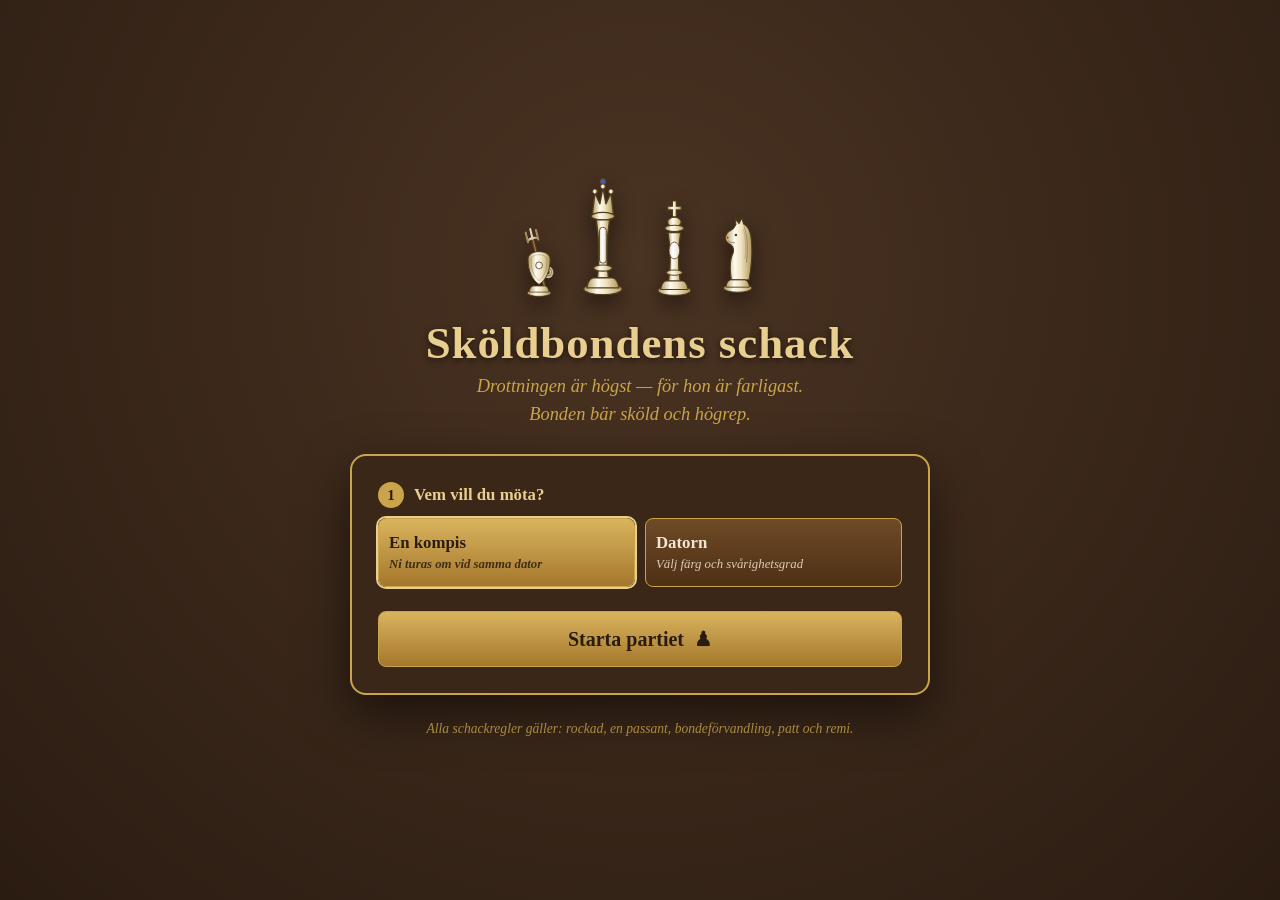
==== commit 6540912e: "Hästligare springare, vitare vita, rena rutor, drottningen ryms i rutan + kommentator - Springaren o" ====
--- a/index.html
+++ b/index.html
@@ -11,8 +11,8 @@
   --gold-light: #e8cf8f;
   --wood-dark: #4a2c1a;
   --wood-mid: #6e4226;
-  --square-light: #e9d9b7;
-  --square-dark: #9a6b45;
+  --square-light: #ddc59a;
+  --square-dark: #96683f;
   --bg: #2b1c12;
   --panel: #3a2718;
   --text: #f0e6d2;
@@ -176,17 +176,8 @@
   user-select: none;
 }
 
-.square.light {
-  background:
-    repeating-linear-gradient(93deg, rgba(255,255,255,.05) 0 3px, rgba(0,0,0,.02) 3px 7px),
-    var(--square-light);
-}
-
-.square.dark {
-  background:
-    repeating-linear-gradient(87deg, rgba(0,0,0,.07) 0 4px, rgba(255,255,255,.03) 4px 8px),
-    var(--square-dark);
-}
+.square.light { background: var(--square-light); }
+.square.dark { background: var(--square-dark); }
 
 /* koordinater i hörnen av kantrutorna */
 .coord {
@@ -208,17 +199,19 @@
   left: 50%;
   transform: translateX(-50%);
   pointer-events: none;
-  filter: drop-shadow(0 5px 4px rgba(0,0,0,.45));
+  filter:
+    drop-shadow(0 0 1px rgba(45, 28, 6, .9))
+    drop-shadow(0 5px 4px rgba(0,0,0,.45));
 }
 .piece svg { height: 100%; width: auto; display: block; }
 
-/* höjdskala per pjästyp — drottningen ÄR högst, kungen tydligt kortare */
-.piece.q { height: 122%; }
-.piece.k { height: 108%; }
-.piece.b { height: 100%; }
-.piece.n { height: 96%; }
-.piece.r { height: 90%; }
-.piece.p { height: 84%; }
+/* höjdskala per pjästyp — drottningen ÄR högst men ryms i sin ruta */
+.piece.q { height: 98%; }
+.piece.k { height: 88%; }
+.piece.b { height: 82%; }
+.piece.n { height: 80%; }
+.piece.r { height: 75%; }
+.piece.p { height: 68%; }
 
 /* markeringar */
 .square.selected { outline: 3px solid var(--gold-light); outline-offset: -3px; }
@@ -269,6 +262,21 @@
   justify-content: center;
   padding: 4px;
 }
+
+/* kommentatorn */
+.commentary {
+  font-style: italic;
+  font-size: .92rem;
+  line-height: 1.45;
+  color: var(--text);
+  background: rgba(0,0,0,.22);
+  border-left: 3px solid var(--gold);
+  border-radius: 0 8px 8px 0;
+  padding: 9px 11px;
+  margin: 8px 0 4px;
+  min-height: 3.4em;
+}
+.commentary .mic { font-style: normal; margin-right: 5px; }
 
 .buttons { display: flex; flex-direction: column; gap: 8px; margin: 10px 0 16px; }
 
@@ -418,6 +426,8 @@
 
     <aside class="panel">
       <div id="status" class="status">Vit att spela</div>
+
+      <div id="commentary" class="commentary"></div>
 
       <div class="buttons">
         <button id="btn-new">Nytt parti</button>
@@ -2447,11 +2457,11 @@
 const PALETTES = {
   w: {
     id: 'w',
-    metalTop: '#f6e2a0', metalMid: '#d4a939', metalLow: '#8a6420',
-    stroke: '#5f4512',
-    pearlTop: '#fdfaf2', pearlLow: '#d9cdb4',
-    wood: '#8a5a30', woodDark: '#5f3c1c',
-    rope: '#d9c08a',
+    metalTop: '#fefaf0', metalMid: '#f0e3c2', metalLow: '#b2965c',
+    stroke: '#4f3e1a',
+    pearlTop: '#ffffff', pearlLow: '#e4dbc6',
+    wood: '#a8763f', woodDark: '#7a5226',
+    rope: '#e8d5a8',
     jewel: '#4a5aa8'
   },
   b: {
@@ -2542,12 +2552,22 @@
 /* ---------- Springaren ---------- */
 function knightSVG(p) {
   const horse = `
-  <path d="M56 178 L54 150 C53 134 50 122 42 114 L32 106 C26 101 25 93 29 87 C36 74 48 66 60 62 L58 48 C58 42 64 40 67 45 L73 56 C79 65 82 75 82 86 L82 122 C82 144 78 162 74 178 Z"
+  <path d="M36 178
+           C32 154 32 134 40 118
+           C42 110 40 104 34 100
+           C26 96 21 90 23 83
+           C25 76 29 71 35 69
+           C39 67 43 62 46 56
+           L45 44 L53 54
+           L59 42 L63 55
+           C71 59 77 69 79 82
+           C83 108 81 144 75 178 Z"
         fill="url(#metal-${p.id})" stroke="${p.stroke}" stroke-width="2.5" stroke-linejoin="round"/>
-  <path d="M29 90 C33 96 39 99 45 99" fill="none" stroke="${p.stroke}" stroke-width="2" stroke-linecap="round" opacity=".7"/>
-  <circle cx="52" cy="80" r="2.8" fill="${p.stroke}"/>
-  <path d="M74 60 C79 76 80 100 78 122" fill="none" stroke="${p.stroke}" stroke-width="2" opacity=".45"/>
-  <path d="M60 62 L52 52 C50 48 54 44 57 47 Z" fill="url(#metal-${p.id})" stroke="${p.stroke}" stroke-width="1.8"/>`;
+  <circle cx="46" cy="79" r="2.8" fill="${p.stroke}"/>
+  <circle cx="28" cy="85" r="1.7" fill="${p.stroke}"/>
+  <path d="M30 93 C34 96 39 97 43 96" fill="none" stroke="${p.stroke}" stroke-width="1.8" stroke-linecap="round" opacity=".65"/>
+  <path d="M64 60 C71 78 73 110 69 140" fill="none" stroke="${p.stroke}" stroke-width="2" opacity=".45"/>
+  <path d="M62 66 C67 82 69 108 66 132" fill="none" stroke="${p.stroke}" stroke-width="1.4" opacity=".3"/>`;
   return svgWrap(p, horse + base(p, 178));
 }
 
@@ -2604,16 +2624,20 @@
   p: pawnSVG, r: rookSVG, n: knightSVG, b: bishopSVG, q: queenSVG, k: kingSVG
 };
 
-// cache: 12 pjäser, byggs en gång
-const PIECE_SVG = {};
-for (const color of ['w', 'b']) {
-  for (const type of Object.keys(PIECE_BUILDERS)) {
-    PIECE_SVG[color + type] = PIECE_BUILDERS[type](PALETTES[color]);
-  }
+/*
+ * Varje pjäs-instans får unika gradient-id:n. Delade id:n går sönder när
+ * webbläsaren löser url(#...) mot ett exemplar som ligger i en dold del av
+ * sidan (t.ex. landningssidan under pågående parti) — då försvinner fyllningen.
+ */
+let SVG_UID = 0;
+
+function pieceSVG(color, type) {
+  const p = { ...PALETTES[color], id: color + '-' + (++SVG_UID) };
+  return PIECE_BUILDERS[type](p);
 }
 
 function pieceHTML(color, type) {
-  return `<div class="piece ${type}">${PIECE_SVG[color + type]}</div>`;
+  return `<div class="piece ${type}">${pieceSVG(color, type)}</div>`;
 }
 
 </script>
@@ -2794,6 +2818,160 @@
 </script>
 <script>
 /*
+ * Kommentatorn: beskriver det som just hände på brädet — med glimten i ögat,
+ * men utan att någonsin avslöja vad någon spelare borde göra härnäst.
+ * Helt regelstyrd: rätt replik triggas av rätt ögonblick.
+ */
+
+const PJASNAMN = {
+  p: 'bonden', n: 'springaren', b: 'löparen',
+  r: 'tornet', q: 'drottningen', k: 'kungen'
+};
+
+// obestämd form, för "Vits bonde", "Svarts torn" osv.
+const PJASNAMN_OBEST = {
+  p: 'bonde', n: 'springare', b: 'löpare',
+  r: 'torn', q: 'drottning', k: 'kung'
+};
+
+let senasteReplik = '';
+
+function valj(repliker) {
+  // undvik att säga samma sak två gånger i rad
+  let r = repliker[Math.floor(Math.random() * repliker.length)];
+  if (repliker.length > 1) {
+    let forsok = 0;
+    while (r === senasteReplik && forsok++ < 5) {
+      r = repliker[Math.floor(Math.random() * repliker.length)];
+    }
+  }
+  senasteReplik = r;
+  return r;
+}
+
+/**
+ * @param {object} m       draget (verbose-resultat från chess.js)
+ * @param {object} game    partiet efter draget
+ * @param {number} vinst   materialvinst i centibönder för den som drog (0 om inget slogs)
+ * @returns {string}
+ */
+function kommentera(m, game, vinst) {
+  const namn = m.color === 'w' ? 'Vit' : 'Svart';
+  const motst = m.color === 'w' ? 'Svart' : 'Vit';
+  const pjas = PJASNAMN[m.piece];
+  const dragNr = Math.ceil(game.history().length / 2);
+
+  // -- partiets slut --
+  if (game.in_checkmate()) {
+    return valj([
+      `Schackmatt! ${namn} sänker ridån — vilken avslutning!`,
+      `Där satt den. Schackmatt, och ${motst}s kung har ingenstans att ta vägen.`,
+      `Schackmatt! ${namn} kan resa sig och buga.`
+    ]);
+  }
+  if (game.in_stalemate()) {
+    return valj([
+      `Patt! Ingen kan röra sig, ingen vinner — remi, mina damer och herrar.`,
+      `Och där tar det stopp: patt. Ett oavgjort med ett leende på läpparna.`
+    ]);
+  }
+  if (game.in_threefold_repetition()) {
+    return valj([`Samma ställning för tredje gången — spelarna dansar i cirklar. Remi!`]);
+  }
+  if (game.in_draw()) {
+    return valj([`Remi! Brädet har sagt sitt.`]);
+  }
+
+  // -- särskilda drag --
+  if (m.flags.includes('e')) {
+    return valj([
+      `En passant! Regelbokens mest eleganta fotnot, utförd med bravur.`,
+      `Där kom den — en passant! Det draget ser man inte varje dag.`
+    ]);
+  }
+  if (m.flags.includes('p')) {
+    return valj([
+      `Bonden har vandrat hela vägen och stiger nu upp i adeln!`,
+      `Förvandling! Sköld och högrep byts mot finare attiralj.`
+    ]);
+  }
+  if (m.flags.includes('k') || m.flags.includes('q')) {
+    return valj([
+      `${namn} rockerar — kungen kryper i trygghet bakom muren.`,
+      `Rockad av ${namn}. Kungen tackar tornet för skjutsen.`
+    ]);
+  }
+
+  // -- schack --
+  if (game.in_check()) {
+    return valj([
+      `Schack! ${motst}s kung får det hett om öronen.`,
+      `Schack! Nu darrar det i ${motst}s läger.`,
+      `${namn} säger schack — kungen måste svara.`
+    ]);
+  }
+
+  // -- slag --
+  if (m.captured) {
+    const byte = PJASNAMN[m.captured];
+    if (vinst >= 250) {
+      return valj([
+        `Där rök ${byte}! Det där kommer att svida länge för ${motst}.`,
+        `${namn} kammar hem ${byte} — en riktig skräll!`,
+        `Aj aj aj. ${motst} vinkar farväl till ${byte}.`
+      ]);
+    }
+    return valj([
+      `${namn}s ${PJASNAMN_OBEST[m.piece]} plockar ${byte}. Byteshandeln är igång.`,
+      `Där byttes det pjäser — ${byte} lämnar brädet.`,
+      `Klirr i kassan för ${namn}: ${byte} åker av brädet.`
+    ]);
+  }
+
+  // -- bondedrag: sköldbonden får sin stund --
+  if (m.piece === 'p' && Math.random() < 0.4) {
+    return valj([
+      `Sköldbonden marscherar framåt, högrepen i högsta hugg.`,
+      `En liten bonde, ett litet steg — men skölden blänker.`,
+      `${namn}s bonde traskar vidare. Repet gnisslar, skölden skramlar.`
+    ]);
+  }
+
+  // -- utveckling i öppningen --
+  if (dragNr <= 8 && (m.piece === 'n' || m.piece === 'b')) {
+    return valj([
+      `${namn} väcker ${pjas} — pjäserna sträcker på sig inför slaget.`,
+      `Ut på fältet med ${pjas}. ${namn} riggar sitt lag.`,
+      `${namn} utvecklar ${pjas}. Uppställningen tar form.`
+    ]);
+  }
+
+  // -- drottningen, alltid värd en kommentar --
+  if (m.piece === 'q' && Math.random() < 0.5) {
+    return valj([
+      `Drottningen själv kliver fram — den högsta pjäsen, den farligaste.`,
+      `Där rör sig ${namn}s drottning, och hela brädet håller andan.`
+    ]);
+  }
+
+  // -- lugna drag --
+  return valj([
+    `Ett lugnt drag av ${namn}. Ställningen andas.`,
+    `${namn} flyttar ${pjas} till ${m.to}. Spänningen stiger sakta.`,
+    `Båda arméerna mäter varandra. Vem blinkar först?`,
+    `${namn} tar sig en funderare och väljer det stillsamma spåret.`,
+    `Inget blod den här gången — men brädet mullrar under ytan.`
+  ]);
+}
+
+function visaKommentar(text) {
+  const el = document.getElementById('commentary');
+  if (el) el.innerHTML = `<span class="mic">🎙️</span>${text}`;
+}
+
+</script>
+<script>
+/*
  * Spelet: bräde, klick, drag, dialoger och status.
  * Reglerna sköts helt av chess.js — rockad, en passant, förvandling,
  * schackmatt, patt, trefaldig upprepning, 50-dragsregeln, allt.
@@ -2960,10 +3138,15 @@
 }
 
 function makeMove(moveObj) {
+  const fore = evaluateBoard(game);
   const result = game.move(moveObj);
   if (!result) return;
+  const vinst = result.color === 'w'
+    ? evaluateBoard(game) - fore
+    : fore - evaluateBoard(game);
   lastMove = { from: result.from, to: result.to };
   clearSelection();
+  visaKommentar(kommentera(result, game, vinst));
   render();
 
   if (mode === 'ai' && !game.game_over() && game.turn() === aiColor) {
@@ -2981,8 +3164,15 @@
     const move = pickAiMove(game.fen(), aiLevel);
     aiThinking = false;
     if (move) {
+      const fore = evaluateBoard(game);
       const result = game.move(move);
-      if (result) lastMove = { from: result.from, to: result.to };
+      if (result) {
+        const vinst = result.color === 'w'
+          ? evaluateBoard(game) - fore
+          : fore - evaluateBoard(game);
+        lastMove = { from: result.from, to: result.to };
+        visaKommentar(kommentera(result, game, vinst));
+      }
     }
     render();
   }, 120);
@@ -2996,7 +3186,7 @@
   choices.innerHTML = '';
   for (const type of ['q', 'r', 'b', 'n']) {
     const btn = document.createElement('button');
-    btn.innerHTML = PIECE_SVG[pendingPromotion.color + type];
+    btn.innerHTML = pieceSVG(pendingPromotion.color, type);
     btn.addEventListener('click', () => {
       const { from, to } = pendingPromotion;
       pendingPromotion = null;
@@ -3065,6 +3255,9 @@
   pendingPromotion = null;
   document.getElementById('landing').classList.add('hidden');
   document.getElementById('game').classList.remove('hidden');
+  visaKommentar(mode === 'ai'
+    ? 'Välkomna till brädet! Människa mot maskin — må bäst kloka vinna.'
+    : 'Välkomna till brädet! Två spelare, ett kungarike. Vit inleder.');
   render();
 
   if (mode === 'ai' && game.turn() === aiColor) {
@@ -3076,10 +3269,10 @@
 
 // dekorativa pjäser på landningssidan — drottningen högst, förstås
 document.getElementById('hero-pieces').innerHTML =
-  `<span class="hp-pawn">${PIECE_SVG.wp}</span>` +
-  `<span class="hp-queen">${PIECE_SVG.wq}</span>` +
-  `<span class="hp-king">${PIECE_SVG.wk}</span>` +
-  `<span class="hp-knight">${PIECE_SVG.wn}</span>`;
+  `<span class="hp-pawn">${pieceSVG('w', 'p')}</span>` +
+  `<span class="hp-queen">${pieceSVG('w', 'q')}</span>` +
+  `<span class="hp-king">${pieceSVG('w', 'k')}</span>` +
+  `<span class="hp-knight">${pieceSVG('w', 'n')}</span>`;
 
 render();
 
